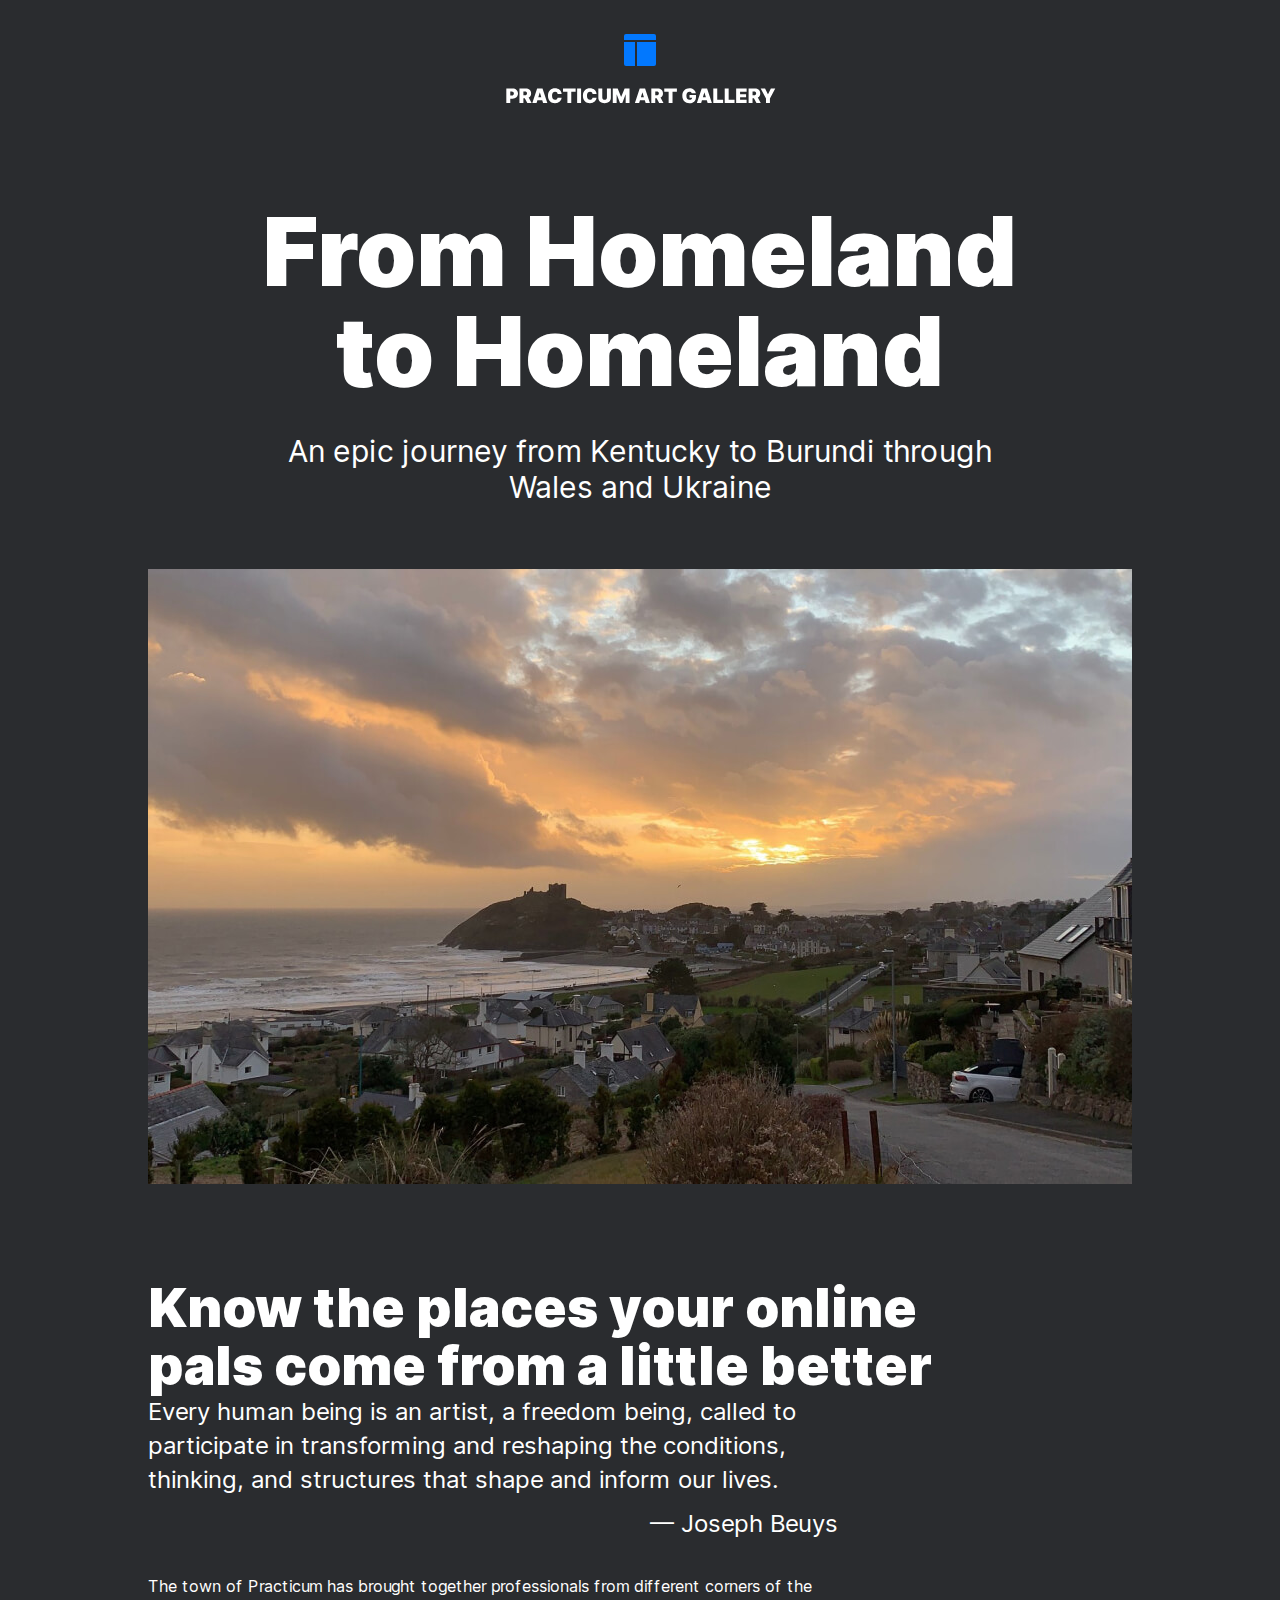
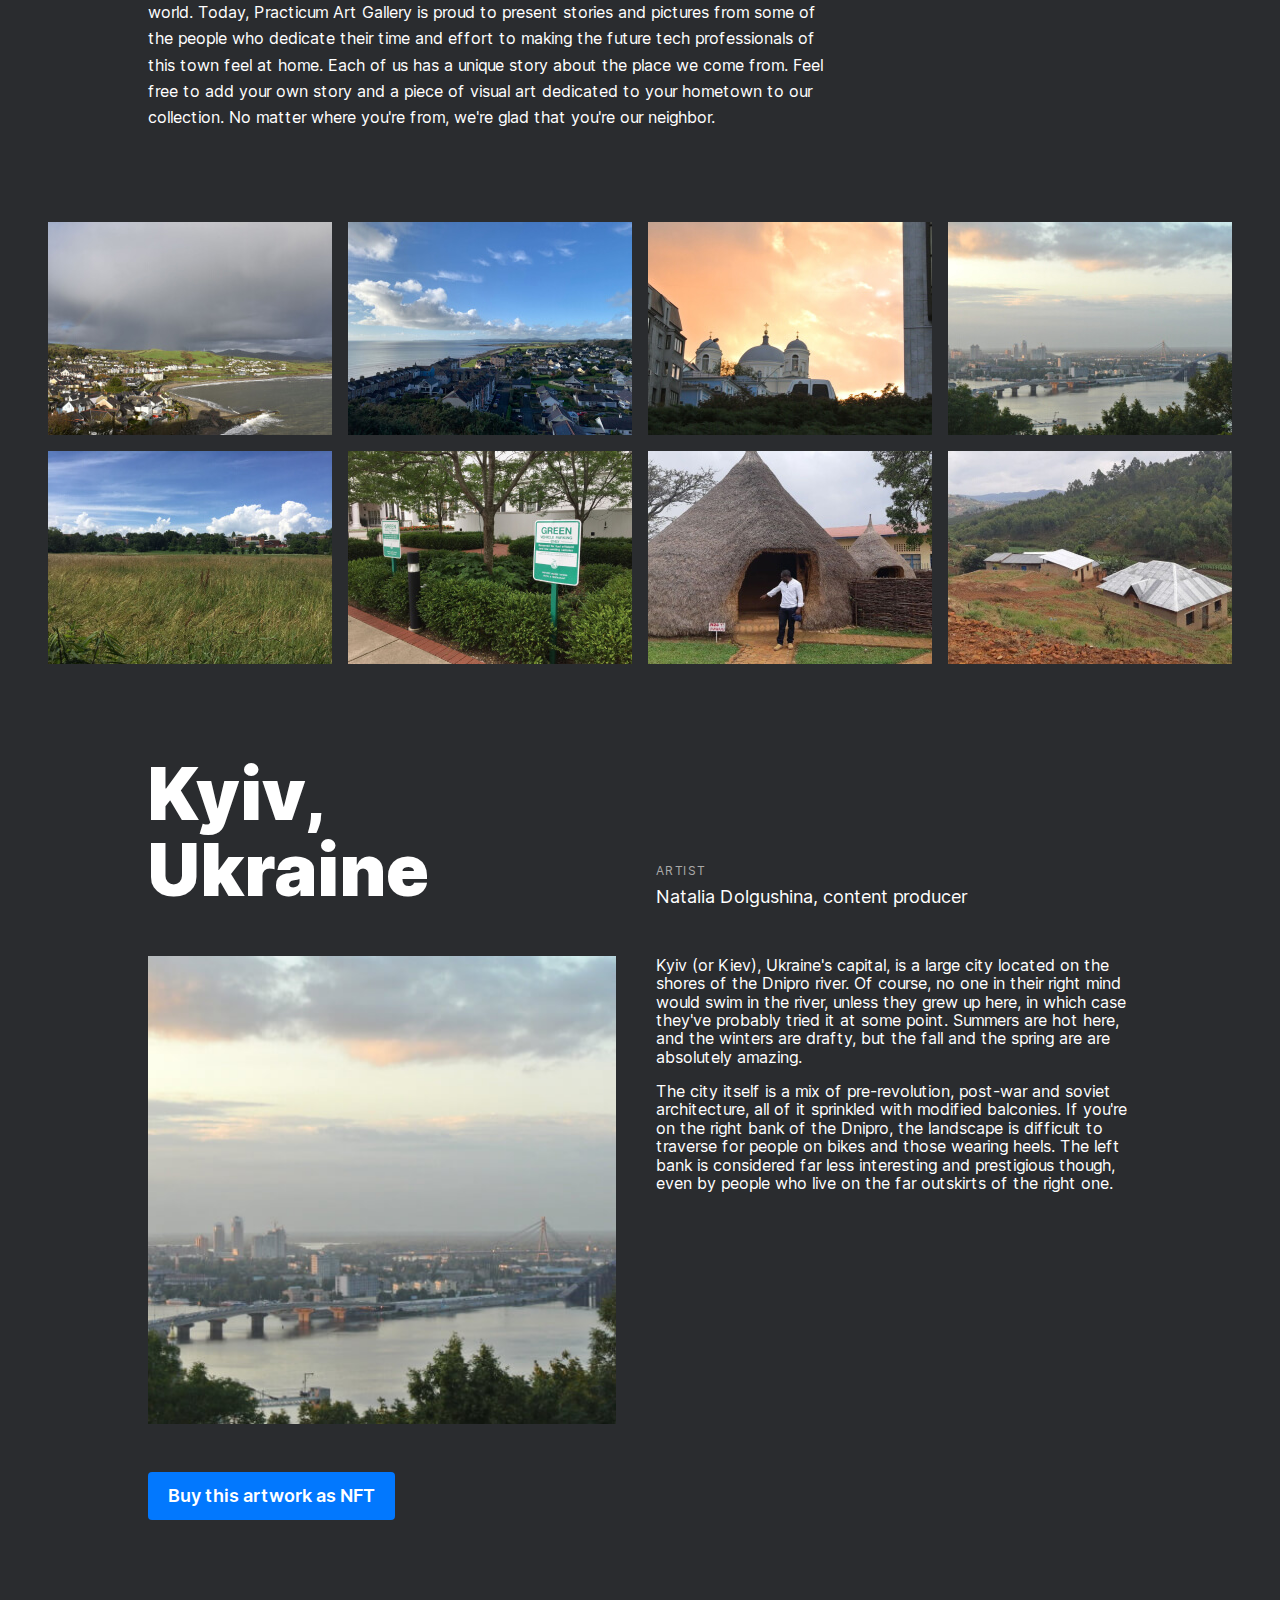
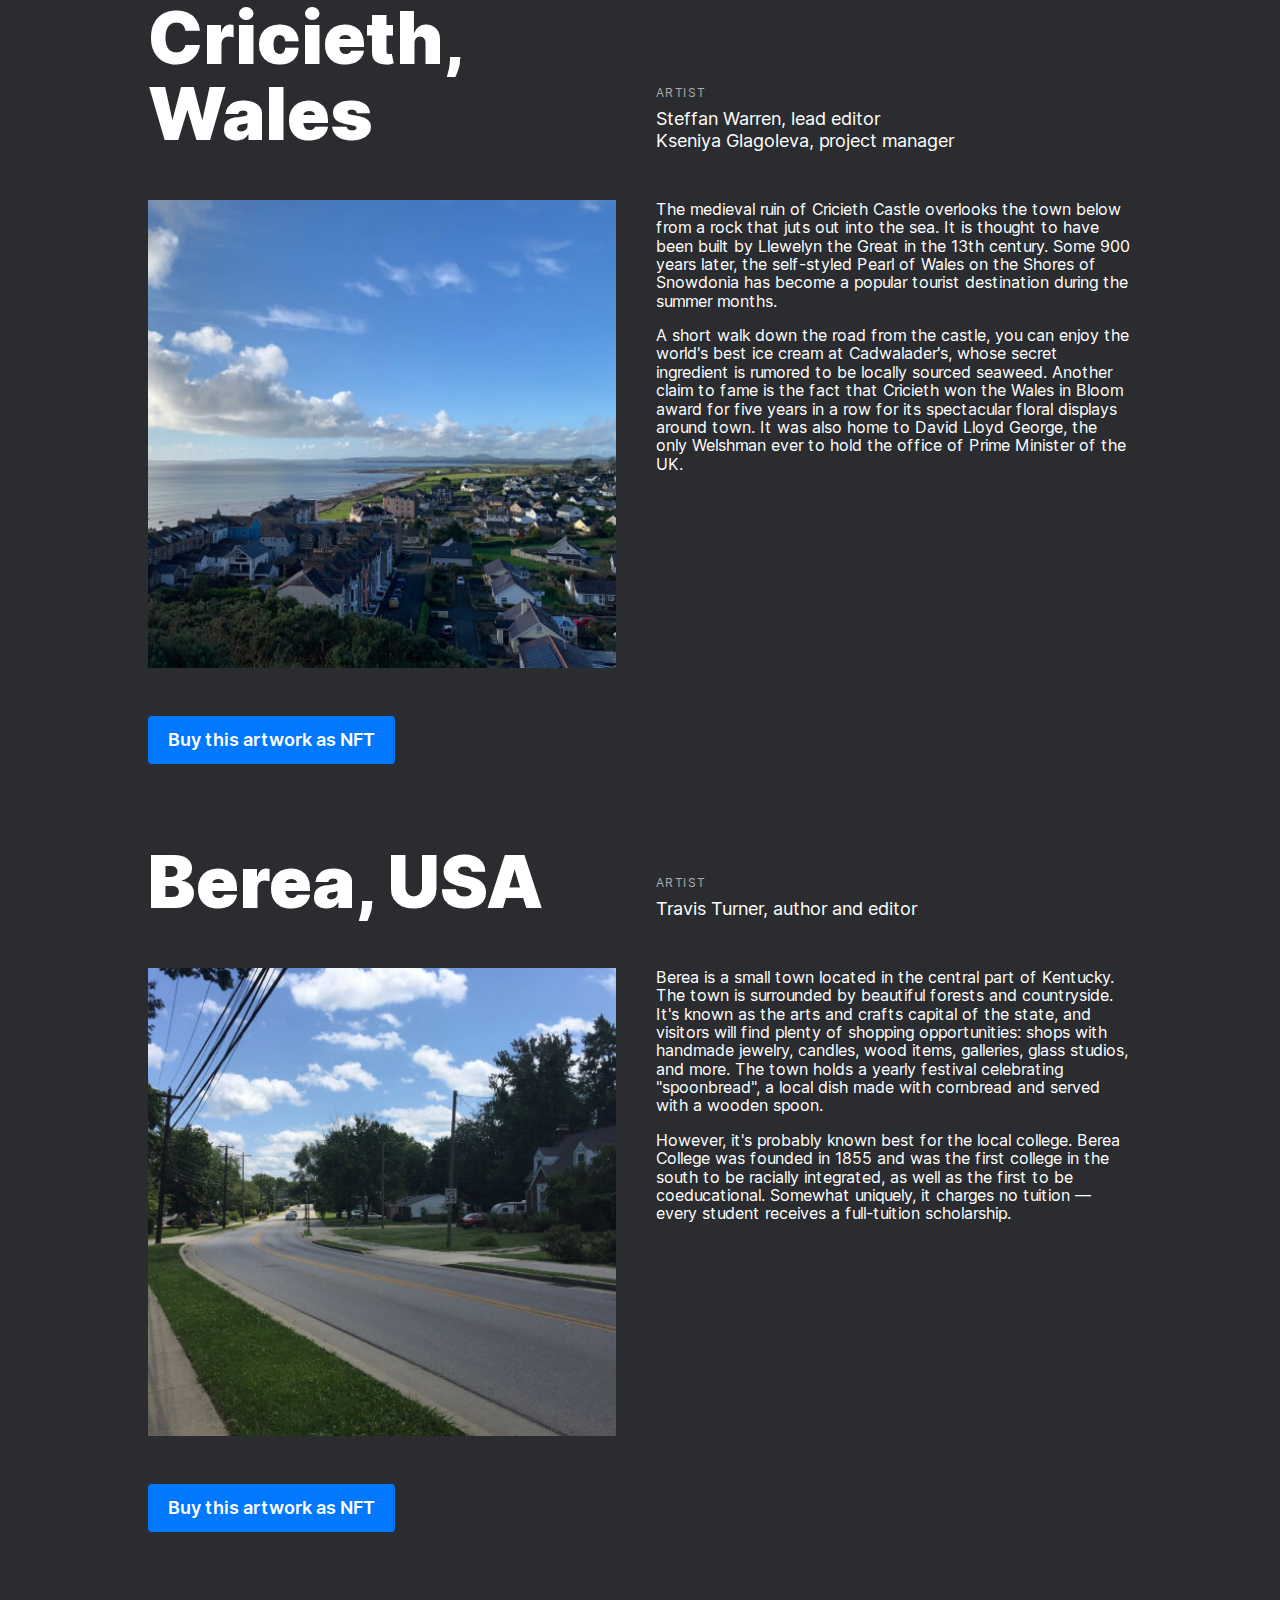
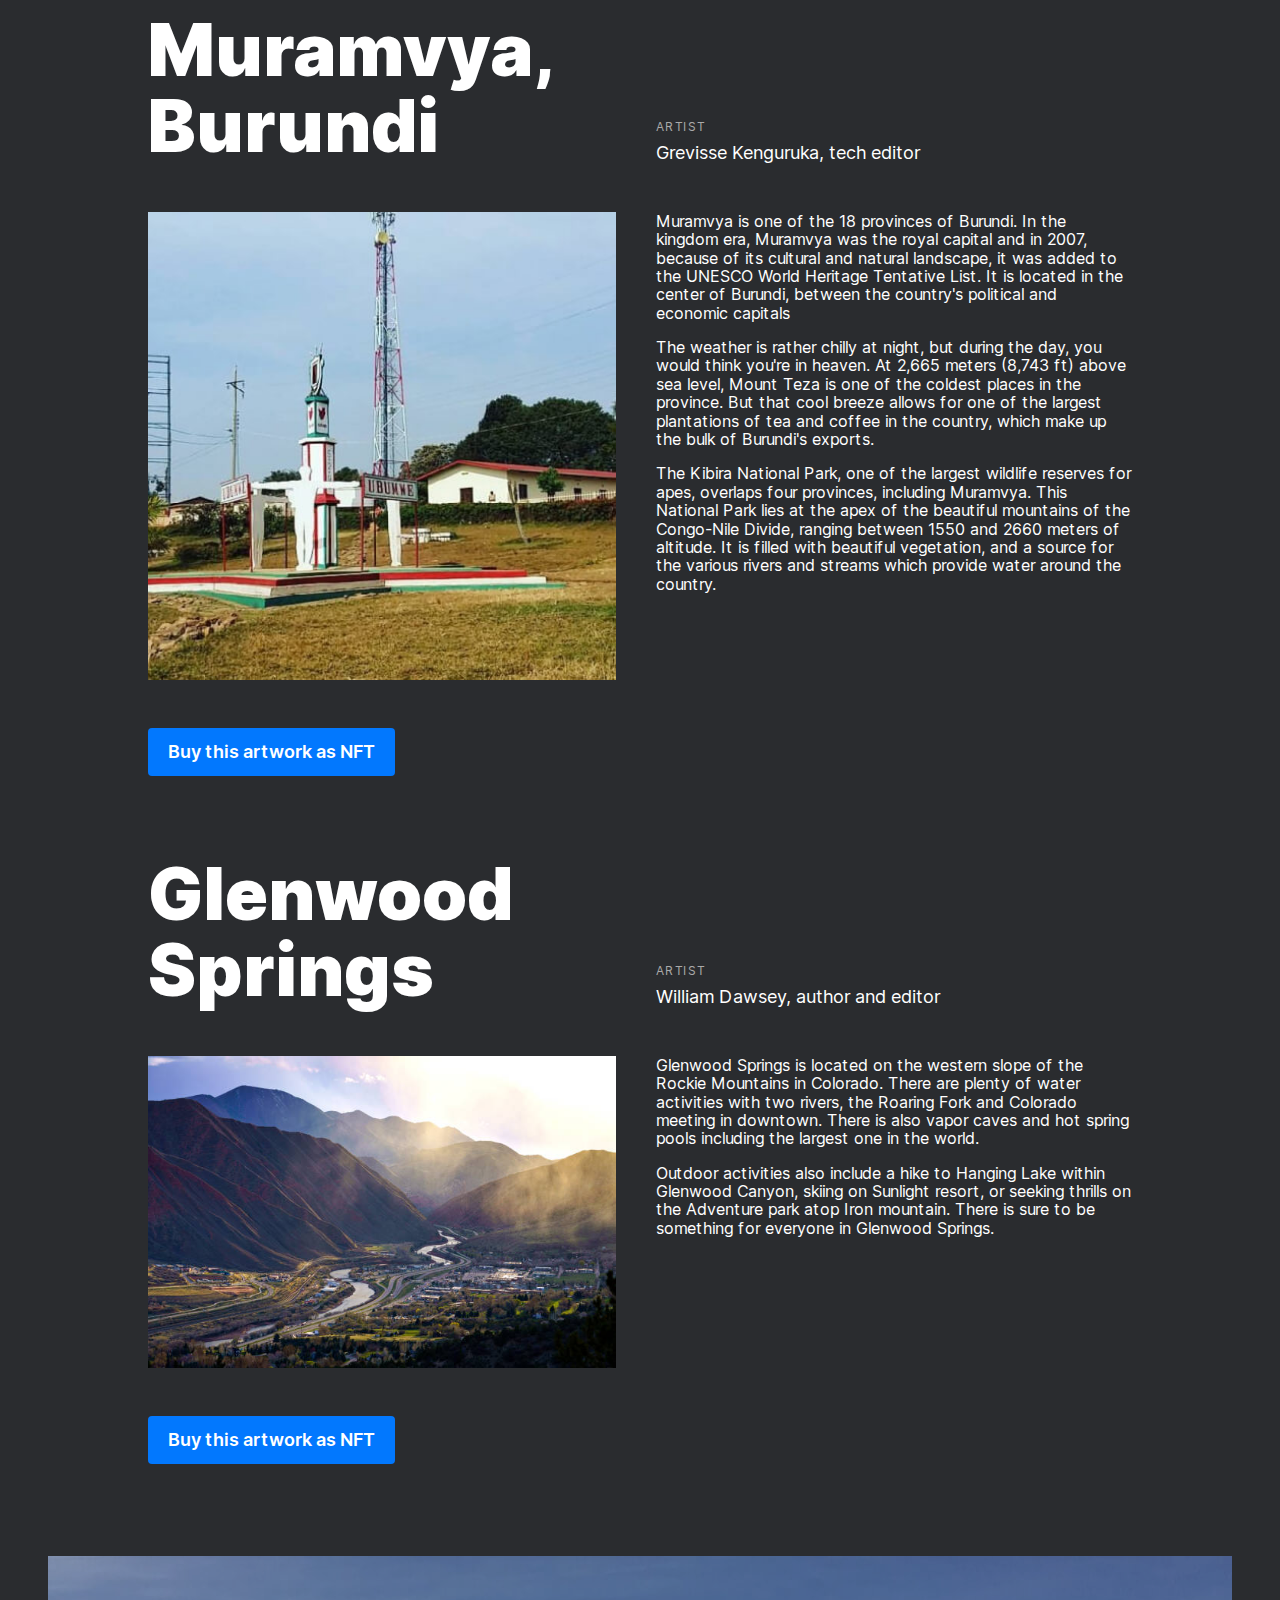
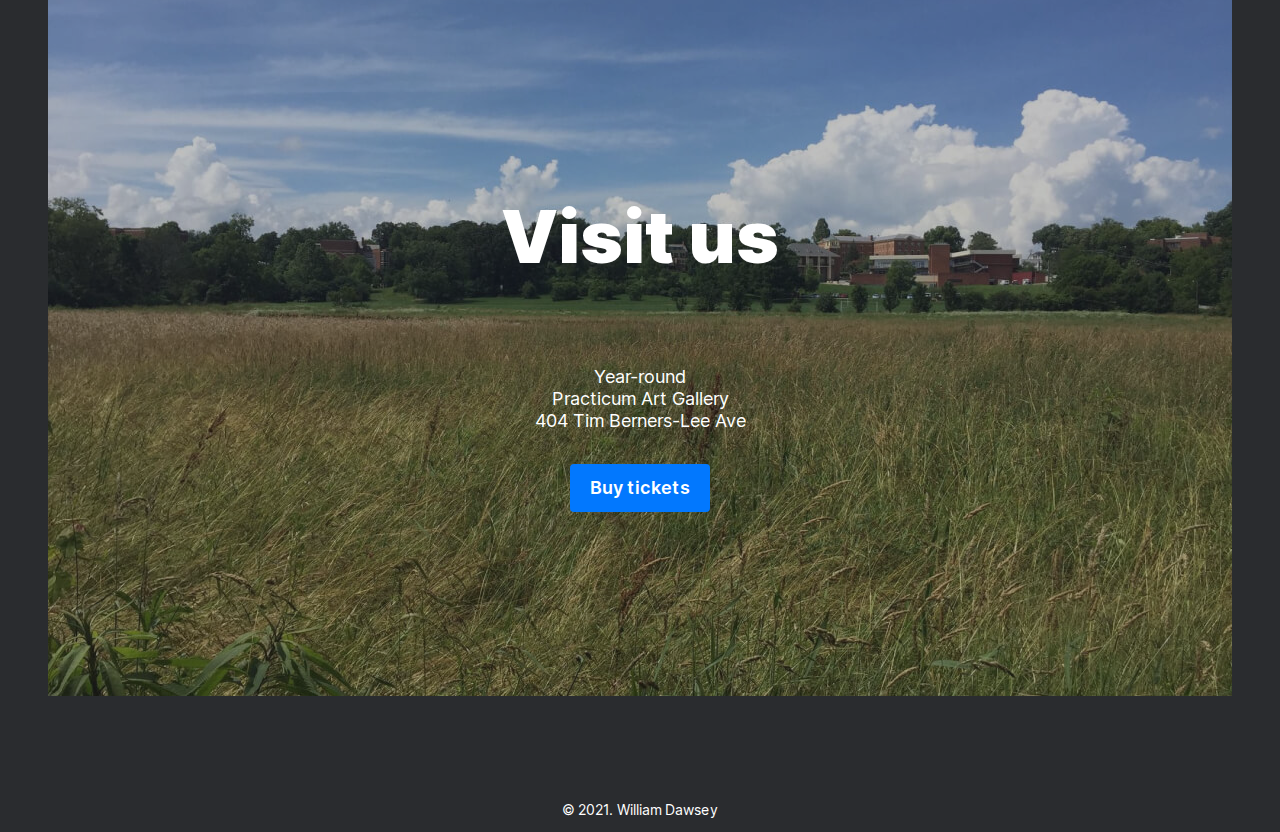
==== index.html @ 682a9456 "Add files via upload" ====
<!DOCTYPE html>
<html lang="en">
  <head>
    <meta charset="UTF-8" />
    <meta http-equiv="X-UA-Compatible" content="IE=edge" />
    <meta name="viewport" content="width=device-width, initial-scale=1.0" />
    <title>From Homeland to Homeland</title>
    <link rel="stylesheet" href="pages/index.css" />
  </head>
  <body class="page">
    <header class="lead">
      <img src="images/__logo.svg" alt="logo" class="lead__logo" />
      <h1 class="lead__title">From Homeland to Homeland</h1>
      <p class="lead__subtitle">
        An epic journey from Kentucky to Burundi through Wales and Ukraine
      </p>
      <div class="lead__image_background">
        <img
          src="images/kalegin-michail-179870-unsplash.jpg"
          alt="a town on the coast with a sunset in background"
          class="lead__image"
        />
      </div>
    </header>
    <section class="intro">
        <h2 class="intro__title">Know the places your online pals come from a little better</h2>
        <p class="intro__quote">
          Every human being is an artist, a freedom being, called to participate
          in transforming and reshaping the conditions, thinking, and structures
          that shape and inform our lives.
        </p>
        <p class="intro__quote-author">— Joseph Beuys</p>
        <p class="intro__text">
          The town of Practicum has brought together professionals from
          different corners of the world. Today, Practicum Art Gallery is proud
          to present stories and pictures from some of the people who dedicate
          their time and effort to making the future tech professionals of this
          town feel at home. Each of us has a unique story about the place we
          come from. Feel free to add your own story and a piece of visual art
          dedicated to your hometown to our collection. No matter where you're
          from, we're glad that you're our neighbor.
        </p>
    </section>
    <section class="photo-grid">
      <img class="photo-grid__image" src="images/__item-7.jpg" alt="a town with a small waterfront beach and rainclouds in the sky">
      <img class="photo-grid__image" src="images/__item-6.jpg" alt="a hilltop view of a costal town with many houses">
      <img class="photo-grid__image" src="images/__item-5.jpg" alt="a church with three steples in view">
      <img class="photo-grid__image" src="images/__item-4.jpg" alt="a faraway view of a city on a bay with a large bridg">
      <img class="photo-grid__image" src="images/__item.jpg" alt="an open gield of grass with a distant farm on the treeline">
      <img class="photo-grid__image" src="images/__item-1.jpg" alt="a small inner city park with shrubs and trees lining a brick path and green sinage">
      <img class="photo-grid__image" src="images/__item-2.jpg" alt="a man points at a knee high sign outside a yurt">
      <img class="photo-grid__image" src="images/__item-3.jpg" alt="an above view looking down on two buildings on a hillside">
    </section>
    <section class="places">
      <article class="place">
        <h2 class="place__title">Kyiv, Ukraine</h2>
        <div class="place__artist">
          <p class="place__artist-label">Artist</p>
          <p class="place__artist-name">Natalia Dolgushina, content producer</p>
        </div>
        <img class="place__image" src="images/__image.jpg" alt="a faraway view of a city on a bay with a large bridg" />
        <div class="place__text">
          <p class="place__paragraph">
            Kyiv (or Kiev), Ukraine's capital, is a large city located on the
            shores of the Dnipro river. Of course, no one in their right mind
            would swim in the river, unless they grew up here, in which case
            they've probably tried it at some point. Summers are hot here, and
            the winters are drafty, but the fall and the spring are are
            absolutely amazing.
          </p>
          <p class="place__paragraph">
            The city itself is a mix of pre-revolution, post-war and soviet
            architecture, all of it sprinkled with modified balconies. If you're
            on the right bank of the Dnipro, the landscape is difficult to
            traverse for people on bikes and those wearing heels. The left bank
            is considered far less interesting and prestigious though, even by
            people who live on the far outskirts of the right one.
          </p>
        </div>
        <a class="place__button button" href="https://www.theverge.com/22310188/nft-explainer-what-is-blockchain-crypto-art-faq">Buy this artwork as NFT</a>
      </article>
      <article class="place">
        <h2 class="place__title">Cricieth, Wales</h2>
        <div class="place__artist">
          <p class="place__artist-label">Artist</p>
          <p class="place__artist-name">Steffan Warren, lead editor</p>
          <p class="place__artist-name">Kseniya Glagoleva, project manager</p>
        </div>
        <img class="place__image" src="images/__image-1.jpg" alt="a hilltop view of a costal town with many houses" />
        <div class="place__text">
          <p class="place__paragraph">
            The medieval ruin of Cricieth Castle overlooks the town below from a
            rock that juts out into the sea. It is thought to have been built by
            Llewelyn the Great in the 13th century. Some 900 years later, the
            self-styled Pearl of Wales on the Shores of Snowdonia has become a
            popular tourist destination during the summer months.
          </p>
          <p class="place__paragraph">
            A short walk down the road from the castle, you can enjoy the
            world's best ice cream at Cadwalader's, whose secret ingredient is
            rumored to be locally sourced seaweed. Another claim to fame is the
            fact that Cricieth won the Wales in Bloom award for five years in a
            row for its spectacular floral displays around town. It was also
            home to David Lloyd George, the only Welshman ever to hold the
            office of Prime Minister of the UK.
          </p>
        </div>
        <a class="place__button button" href="https://www.theverge.com/22310188/nft-explainer-what-is-blockchain-crypto-art-faq">Buy this artwork as NFT</a>
      </article>
      <article class="place">
        <h2 class="place__title">Berea, USA</h2>
        <div class="place__artist">
          <p class="place__artist-label">Artist</p>
          <p class="place__artist-name">Travis Turner, author and editor</p>
        </div>
        <img class="place__image" src="images/__image-2.jpg" alt="a bend anlong a suburban road lined with phone poles and grassey front yardsa">
        <div class="place__text">
          <p class="place__paragraph">Berea is a small town located in the central part of Kentucky. The town is surrounded by beautiful forests and countryside. It's known as the arts and crafts capital of the state, and visitors will find plenty of shopping opportunities: shops with handmade jewelry, candles, wood items, galleries, glass studios, and more. The town holds a yearly festival celebrating "spoonbread", a local dish made with cornbread and served with a wooden spoon.</p>
          <p class="place__paragraph">However, it's probably known best for the local college. Berea College was founded in 1855 and was the first college in the south to be racially integrated, as well as the first to be coeducational. Somewhat uniquely, it charges no tuition — every student receives a full-tuition scholarship. </p>
        </div>
        <a class="place__button button" href="https://www.theverge.com/22310188/nft-explainer-what-is-blockchain-crypto-art-faq">Buy this artwork as NFT</a>
      </article>
    </article>
    <article class="place">
      <h2 class="place__title">Muramvya, Burundi</h2>
      <div class="place__artist">
        <p class="place__artist-label">Artist</p>
        <p class="place__artist-name">Grevisse Kenguruka, tech editor</p>
      </div>
      <img class="place__image" src="images/__image-3.jpg" alt="a statue of a person with outstretched arms at a landmark with a telephone tower in background">
      <div class="place__text">
        <p class="place__paragraph">Muramvya is one of the 18 provinces of Burundi. In the kingdom era, Muramvya was the royal capital and in 2007, because of its cultural and natural landscape, it was added to the UNESCO World Heritage Tentative List. It is located in the center of Burundi, between the country's political and economic capitals</p>
        <p class="place__paragraph">The weather is rather chilly at night, but during the day, you would think you're in heaven. At 2,665 meters (8,743 ft) above sea level, Mount Teza is one of the coldest places in the province. But that cool breeze allows for one of the largest plantations of tea and coffee in the country, which make up the bulk of Burundi's exports.</p>
        <p class="place__paragraph">The Kibira National Park, one of the largest wildlife reserves for apes, overlaps four provinces, including Muramvya. This National Park lies at the apex of the beautiful mountains of the Congo-Nile Divide, ranging between 1550 and 2660 meters of altitude. It is filled with beautiful vegetation, and a source for the various rivers and streams which provide water around the country.</p>
      </div>
      <a class="place__button button" href="https://www.theverge.com/22310188/nft-explainer-what-is-blockchain-crypto-art-faq">Buy this artwork as NFT</a>
    </article>
  </article>
  <article class="place">
    <h2 class="place__title">Glenwood Springs</h2>
    <div class="place__artist">
      <p class="place__artist-label">Artist</p>
      <p class="place__artist-name">William Dawsey, author and editor</p>
    </div>
    <img class="place__image" src="images/glenwood.jpg" alt="a city tucked in a valley between mountains with a winding river flowing down the middle">
    <div class="place__text">
      <p class="place__paragraph">Glenwood Springs is located on the western slope of the Rockie Mountains in Colorado. There are plenty of water activities with two rivers, the Roaring Fork and Colorado meeting in downtown. There is also vapor caves and hot spring pools including the largest one in the world.</p>
      <p class="place__paragraph">Outdoor activities also include a hike to Hanging Lake within Glenwood Canyon, skiing on Sunlight resort, or seeking thrills on the Adventure park atop Iron mountain. There is sure to be something for everyone in Glenwood Springs.</p>
    </div>
    <a class="place__button button" href="https://www.theverge.com/22310188/nft-explainer-what-is-blockchain-crypto-art-faq">Buy this artwork as NFT</a>
  </article>
    </section>
    <section class="cover">
      <h2 class="cover__title">Visit us</h2>
    <p class="cover__subtitle">
    Year-round<br />
    Practicum Art Gallery<br />
    404 Tim Berners-Lee Ave</p>
    <a class="button" href="https://www.theverge.com/22310188/nft-explainer-what-is-blockchain-crypto-art-faq">Buy tickets</a>
    </section>
  </body>
  <footer class="footer">
    <p class="footer__copyright">© 2021. William Dawsey</p>
  </footer>
</html>
---- pages/index.css ----
@import url(../vendors/normalize.css);
@import url(../vendors/fonts/inter.css);
@import url(../blocks/page/page.css);
@import url(../blocks/lead/lead.css);
@import url(../blocks/lead/__image/lead__image.css);
@import url(../blocks/lead/__image/_background/lead__image_bacground.css);
@import url(../blocks/lead/__logo/lead__logo.css);
@import url(../blocks/lead/__subtitle/lead__subtitle.css);
@import url(../blocks/lead/__title/lead__title.css);
@import url(../blocks/intro/intro.css);
@import url(../blocks/intro/__quote-author/intro__quote-author.css);
@import url(../blocks/intro/__quote/intro__quote.css);
@import url(../blocks/intro/__text/intro__text.css);
@import url(../blocks/intro/__title/intro__title.css);
@import url(../blocks/photo-grid/photo-grid.css);
@import url(../blocks/photo-grid/__image/photo-grid__image.css);
@import url(../blocks/places/places.css);
@import url(../blocks/place/place.css);
@import url(../blocks/place/__artist-label/place__artist-label.css);
@import url(../blocks/place/__artist-name/place__artist-tame.css);
@import url(../blocks/place/__artist/place__artist.css);
@import url(../blocks/place/__button/place__button.css);
@import url(../blocks/place/__image/place__image.css);
@import url(../blocks/place/__paragraph/place__paragraph.css);
@import url(../blocks/place/__text/place__text.css);
@import url(../blocks/place/__title/place__title.css);
@import url(../blocks/section/section.css);
@import url(../blocks/section/_narrow/section_narrow.css);
@import url(../blocks/cover/cover.css);
@import url(../blocks/cover/__title/cover__title.css);
@import url(../blocks/cover/__subtitle/cover__subtitle.css);
@import url(../blocks/button/button.css);
@import url(../blocks/footer/footer.css);
@import url(../blocks/footer/__copyright/footer__copyright.css);
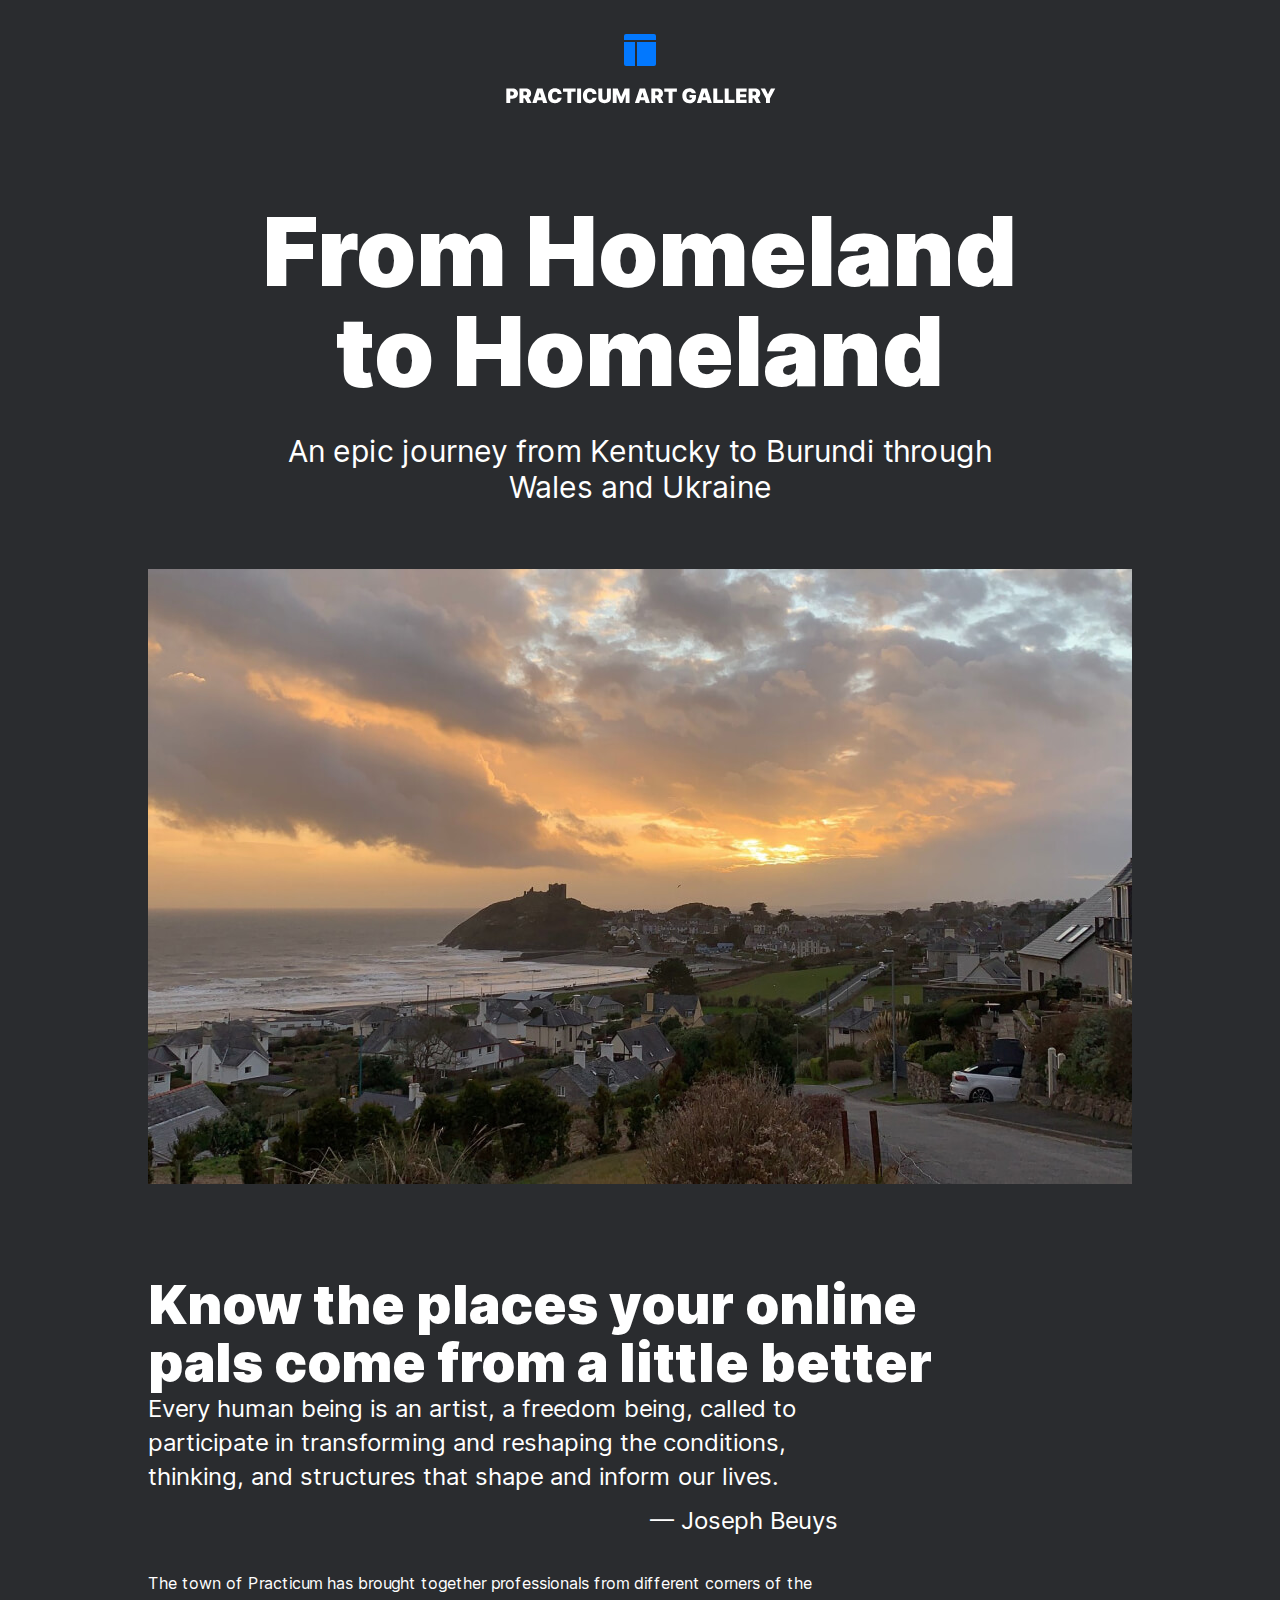
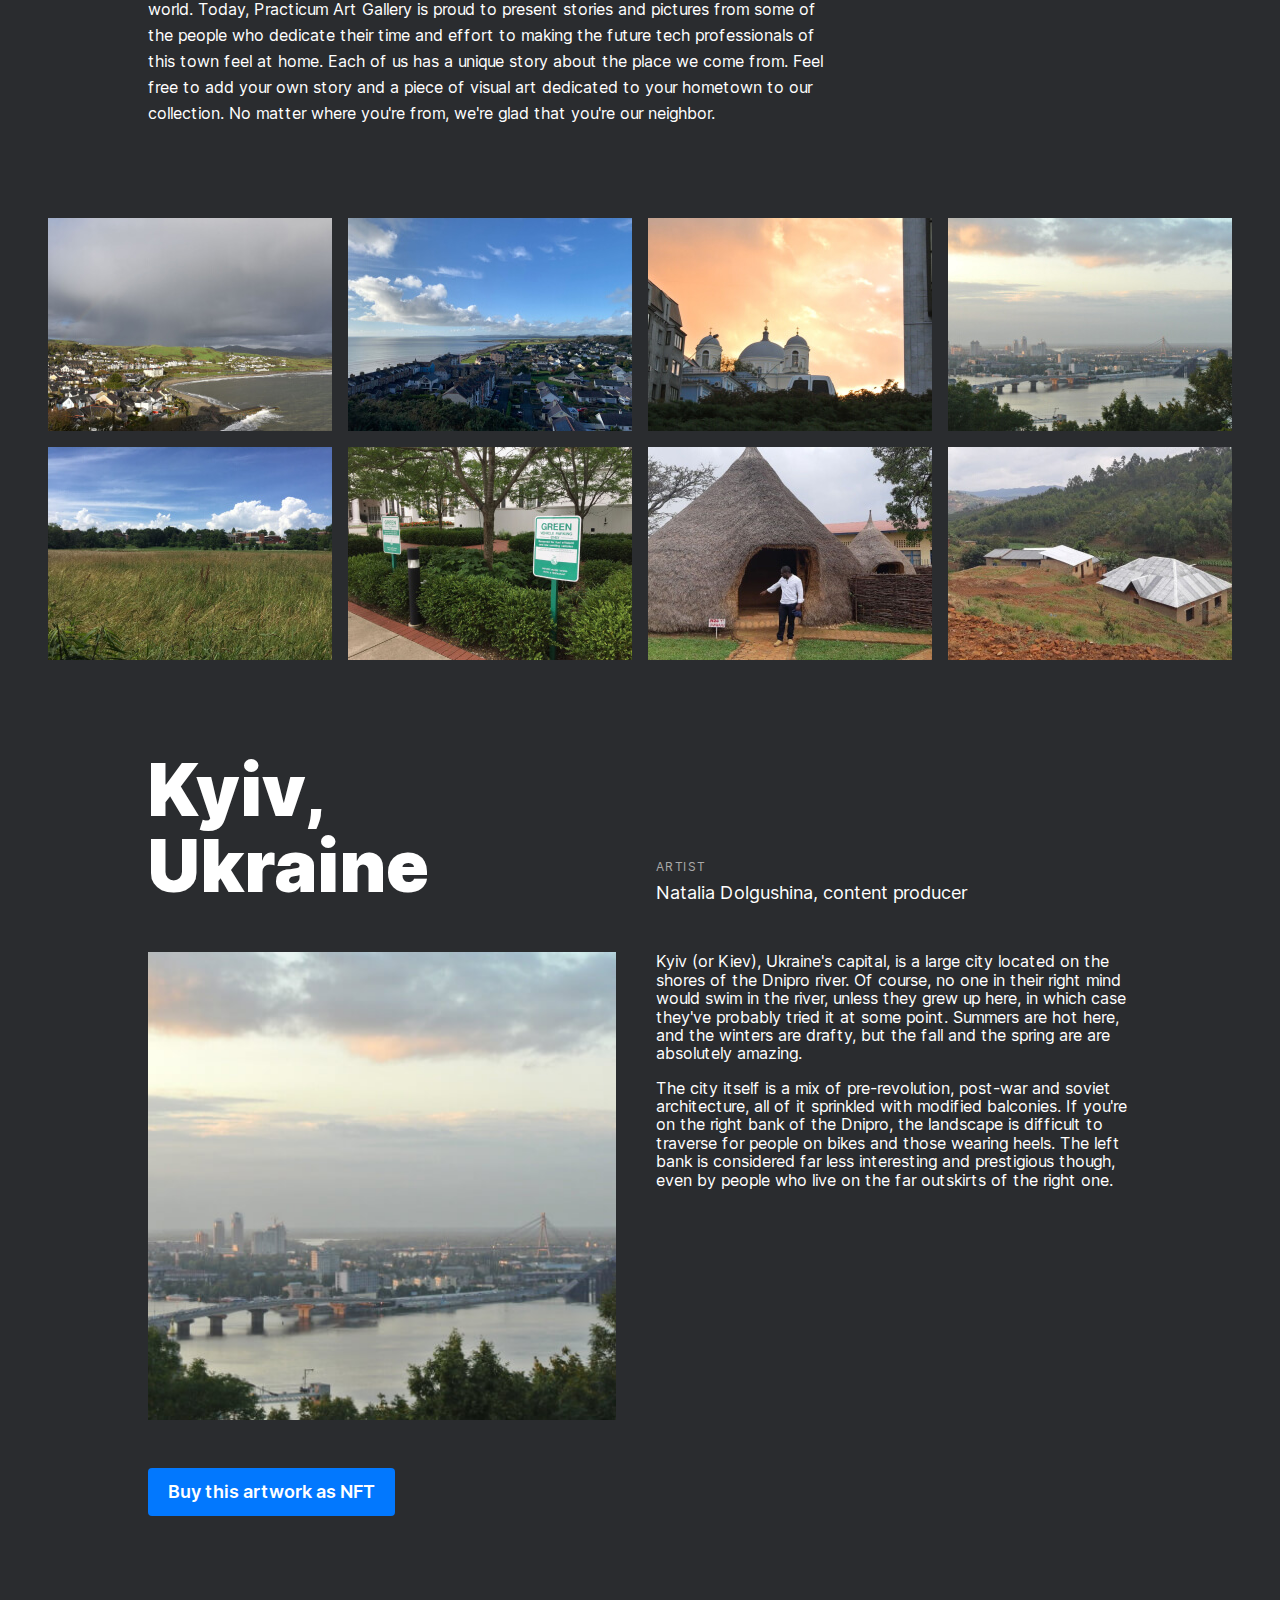
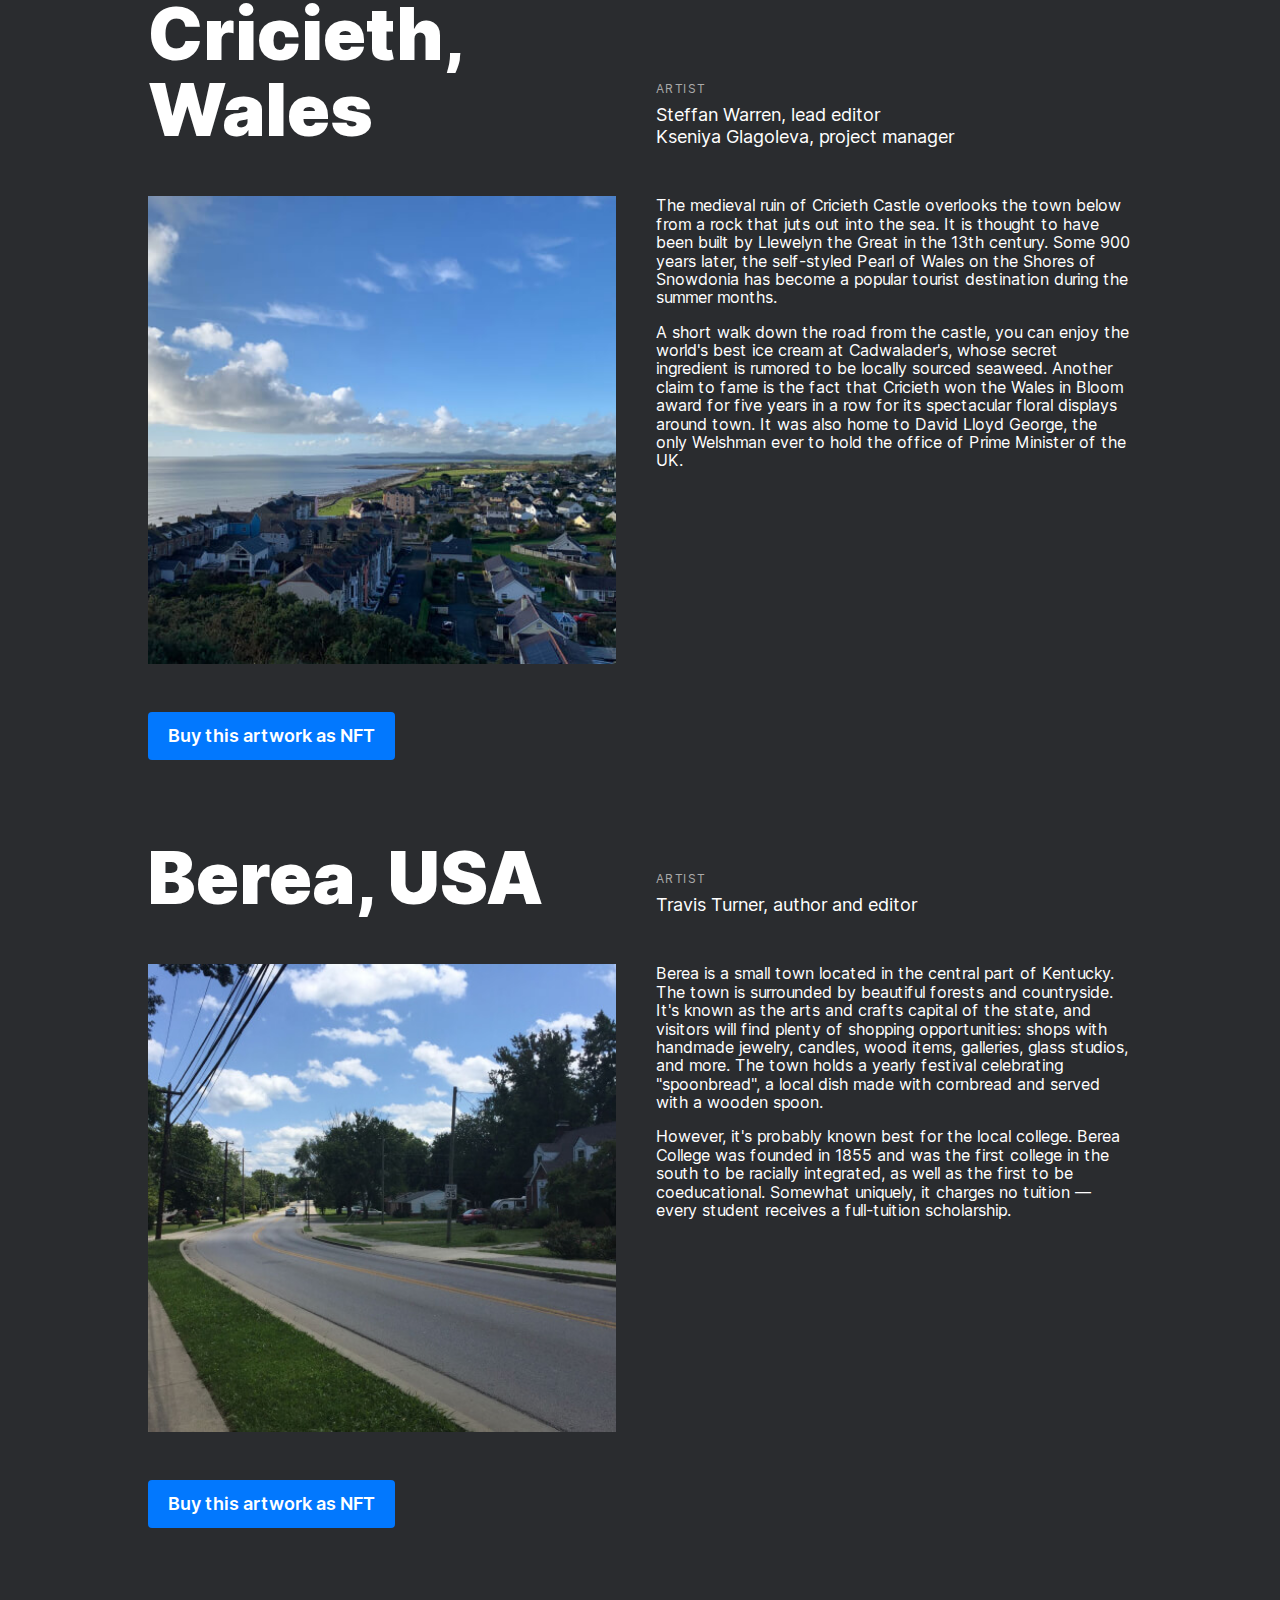
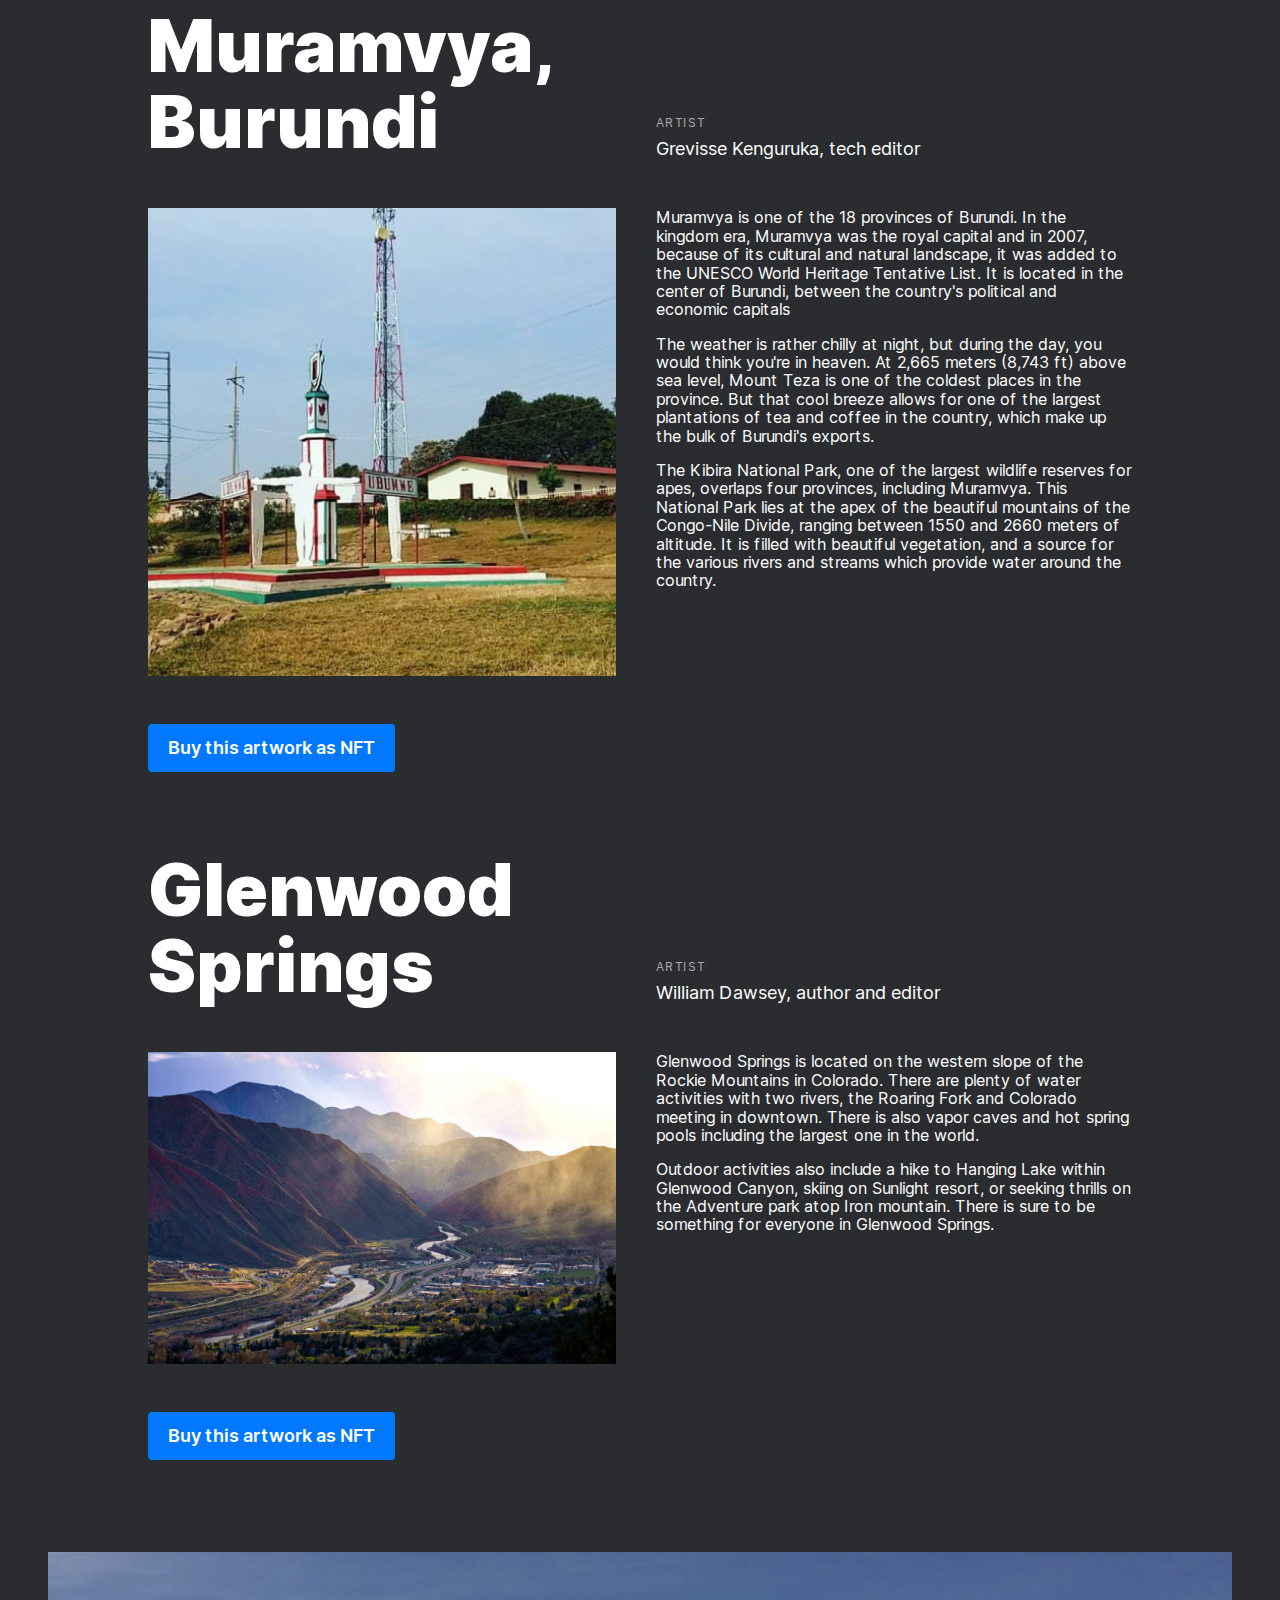
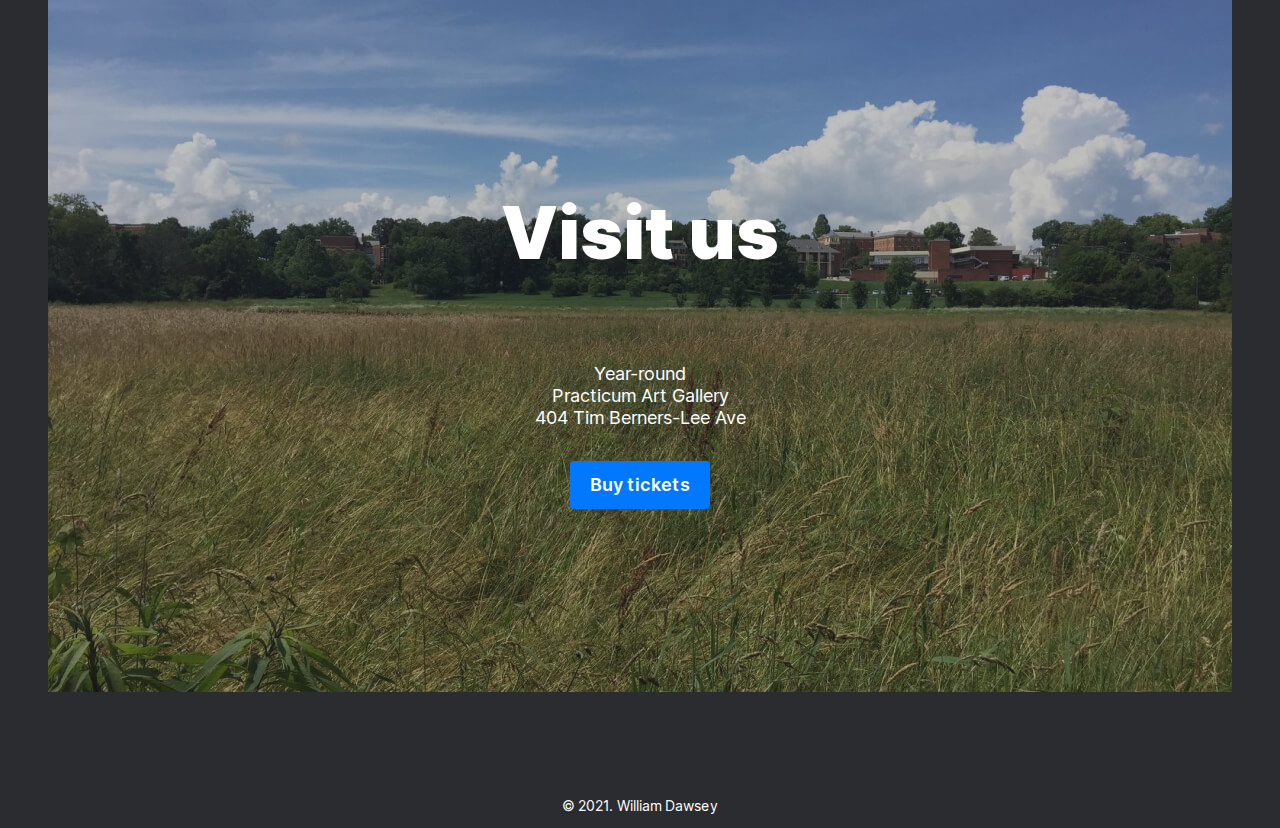
==== commit 9d74e20b: "Add files via upload" ====
--- a/index.html
+++ b/index.html
@@ -14,42 +14,74 @@
       <p class="lead__subtitle">
         An epic journey from Kentucky to Burundi through Wales and Ukraine
       </p>
-      <div class="lead__image_background">
-        <img
-          src="images/kalegin-michail-179870-unsplash.jpg"
-          alt="a town on the coast with a sunset in background"
-          class="lead__image"
-        />
-      </div>
+      <img
+        src="images/kalegin-michail-179870-unsplash.jpg"
+        alt="a town on the coast with a sunset in background"
+        class="lead__image"
+      />
     </header>
     <section class="intro">
-        <h2 class="intro__title">Know the places your online pals come from a little better</h2>
-        <p class="intro__quote">
-          Every human being is an artist, a freedom being, called to participate
-          in transforming and reshaping the conditions, thinking, and structures
-          that shape and inform our lives.
-        </p>
-        <p class="intro__quote-author">— Joseph Beuys</p>
-        <p class="intro__text">
-          The town of Practicum has brought together professionals from
-          different corners of the world. Today, Practicum Art Gallery is proud
-          to present stories and pictures from some of the people who dedicate
-          their time and effort to making the future tech professionals of this
-          town feel at home. Each of us has a unique story about the place we
-          come from. Feel free to add your own story and a piece of visual art
-          dedicated to your hometown to our collection. No matter where you're
-          from, we're glad that you're our neighbor.
-        </p>
+      <h2 class="intro__title">
+        Know the places your online pals come from a little better
+      </h2>
+      <p class="intro__quote">
+        Every human being is an artist, a freedom being, called to participate
+        in transforming and reshaping the conditions, thinking, and structures
+        that shape and inform our lives.
+      </p>
+      <p class="intro__quote-author">— Joseph Beuys</p>
+      <p class="intro__text">
+        The town of Practicum has brought together professionals from different
+        corners of the world. Today, Practicum Art Gallery is proud to present
+        stories and pictures from some of the people who dedicate their time and
+        effort to making the future tech professionals of this town feel at
+        home. Each of us has a unique story about the place we come from. Feel
+        free to add your own story and a piece of visual art dedicated to your
+        hometown to our collection. No matter where you're from, we're glad that
+        you're our neighbor.
+      </p>
     </section>
     <section class="photo-grid">
-      <img class="photo-grid__image" src="images/__item-7.jpg" alt="a town with a small waterfront beach and rainclouds in the sky">
-      <img class="photo-grid__image" src="images/__item-6.jpg" alt="a hilltop view of a costal town with many houses">
-      <img class="photo-grid__image" src="images/__item-5.jpg" alt="a church with three steples in view">
-      <img class="photo-grid__image" src="images/__item-4.jpg" alt="a faraway view of a city on a bay with a large bridg">
-      <img class="photo-grid__image" src="images/__item.jpg" alt="an open gield of grass with a distant farm on the treeline">
-      <img class="photo-grid__image" src="images/__item-1.jpg" alt="a small inner city park with shrubs and trees lining a brick path and green sinage">
-      <img class="photo-grid__image" src="images/__item-2.jpg" alt="a man points at a knee high sign outside a yurt">
-      <img class="photo-grid__image" src="images/__item-3.jpg" alt="an above view looking down on two buildings on a hillside">
+      <img
+        class="photo-grid__image"
+        src="images/__item-7.jpg"
+        alt="a town with a small waterfront beach and rainclouds in the sky"
+      />
+      <img
+        class="photo-grid__image"
+        src="images/__item-6.jpg"
+        alt="a hilltop view of a costal town with many houses"
+      />
+      <img
+        class="photo-grid__image"
+        src="images/__item-5.jpg"
+        alt="a church with three steples in view"
+      />
+      <img
+        class="photo-grid__image"
+        src="images/__item-4.jpg"
+        alt="a faraway view of a city on a bay with a large bridg"
+      />
+      <img
+        class="photo-grid__image"
+        src="images/__item.jpg"
+        alt="an open gield of grass with a distant farm on the treeline"
+      />
+      <img
+        class="photo-grid__image"
+        src="images/__item-1.jpg"
+        alt="a small inner city park with shrubs and trees lining a brick path and green sinage"
+      />
+      <img
+        class="photo-grid__image"
+        src="images/__item-2.jpg"
+        alt="a man points at a knee high sign outside a yurt"
+      />
+      <img
+        class="photo-grid__image"
+        src="images/__item-3.jpg"
+        alt="an above view looking down on two buildings on a hillside"
+      />
     </section>
     <section class="places">
       <article class="place">
@@ -58,7 +90,11 @@
           <p class="place__artist-label">Artist</p>
           <p class="place__artist-name">Natalia Dolgushina, content producer</p>
         </div>
-        <img class="place__image" src="images/__image.jpg" alt="a faraway view of a city on a bay with a large bridg" />
+        <img
+          class="place__image"
+          src="images/__image.jpg"
+          alt="a faraway view of a city on a bay with a large bridg"
+        />
         <div class="place__text">
           <p class="place__paragraph">
             Kyiv (or Kiev), Ukraine's capital, is a large city located on the
@@ -77,7 +113,11 @@
             people who live on the far outskirts of the right one.
           </p>
         </div>
-        <a class="place__button button" href="https://www.theverge.com/22310188/nft-explainer-what-is-blockchain-crypto-art-faq">Buy this artwork as NFT</a>
+        <a
+          class="place__button button"
+          href="https://www.theverge.com/22310188/nft-explainer-what-is-blockchain-crypto-art-faq"
+          >Buy this artwork as NFT</a
+        >
       </article>
       <article class="place">
         <h2 class="place__title">Cricieth, Wales</h2>
@@ -86,7 +126,11 @@
           <p class="place__artist-name">Steffan Warren, lead editor</p>
           <p class="place__artist-name">Kseniya Glagoleva, project manager</p>
         </div>
-        <img class="place__image" src="images/__image-1.jpg" alt="a hilltop view of a costal town with many houses" />
+        <img
+          class="place__image"
+          src="images/__image-1.jpg"
+          alt="a hilltop view of a costal town with many houses"
+        />
         <div class="place__text">
           <p class="place__paragraph">
             The medieval ruin of Cricieth Castle overlooks the town below from a
@@ -105,7 +149,11 @@
             office of Prime Minister of the UK.
           </p>
         </div>
-        <a class="place__button button" href="https://www.theverge.com/22310188/nft-explainer-what-is-blockchain-crypto-art-faq">Buy this artwork as NFT</a>
+        <a
+          class="place__button button"
+          href="https://www.theverge.com/22310188/nft-explainer-what-is-blockchain-crypto-art-faq"
+          >Buy this artwork as NFT</a
+        >
       </article>
       <article class="place">
         <h2 class="place__title">Berea, USA</h2>
@@ -113,53 +161,122 @@
           <p class="place__artist-label">Artist</p>
           <p class="place__artist-name">Travis Turner, author and editor</p>
         </div>
-        <img class="place__image" src="images/__image-2.jpg" alt="a bend anlong a suburban road lined with phone poles and grassey front yardsa">
-        <div class="place__text">
-          <p class="place__paragraph">Berea is a small town located in the central part of Kentucky. The town is surrounded by beautiful forests and countryside. It's known as the arts and crafts capital of the state, and visitors will find plenty of shopping opportunities: shops with handmade jewelry, candles, wood items, galleries, glass studios, and more. The town holds a yearly festival celebrating "spoonbread", a local dish made with cornbread and served with a wooden spoon.</p>
-          <p class="place__paragraph">However, it's probably known best for the local college. Berea College was founded in 1855 and was the first college in the south to be racially integrated, as well as the first to be coeducational. Somewhat uniquely, it charges no tuition — every student receives a full-tuition scholarship. </p>
-        </div>
-        <a class="place__button button" href="https://www.theverge.com/22310188/nft-explainer-what-is-blockchain-crypto-art-faq">Buy this artwork as NFT</a>
-      </article>
-    </article>
-    <article class="place">
-      <h2 class="place__title">Muramvya, Burundi</h2>
-      <div class="place__artist">
-        <p class="place__artist-label">Artist</p>
-        <p class="place__artist-name">Grevisse Kenguruka, tech editor</p>
-      </div>
-      <img class="place__image" src="images/__image-3.jpg" alt="a statue of a person with outstretched arms at a landmark with a telephone tower in background">
-      <div class="place__text">
-        <p class="place__paragraph">Muramvya is one of the 18 provinces of Burundi. In the kingdom era, Muramvya was the royal capital and in 2007, because of its cultural and natural landscape, it was added to the UNESCO World Heritage Tentative List. It is located in the center of Burundi, between the country's political and economic capitals</p>
-        <p class="place__paragraph">The weather is rather chilly at night, but during the day, you would think you're in heaven. At 2,665 meters (8,743 ft) above sea level, Mount Teza is one of the coldest places in the province. But that cool breeze allows for one of the largest plantations of tea and coffee in the country, which make up the bulk of Burundi's exports.</p>
-        <p class="place__paragraph">The Kibira National Park, one of the largest wildlife reserves for apes, overlaps four provinces, including Muramvya. This National Park lies at the apex of the beautiful mountains of the Congo-Nile Divide, ranging between 1550 and 2660 meters of altitude. It is filled with beautiful vegetation, and a source for the various rivers and streams which provide water around the country.</p>
-      </div>
-      <a class="place__button button" href="https://www.theverge.com/22310188/nft-explainer-what-is-blockchain-crypto-art-faq">Buy this artwork as NFT</a>
-    </article>
-  </article>
-  <article class="place">
-    <h2 class="place__title">Glenwood Springs</h2>
-    <div class="place__artist">
-      <p class="place__artist-label">Artist</p>
-      <p class="place__artist-name">William Dawsey, author and editor</p>
-    </div>
-    <img class="place__image" src="images/glenwood.jpg" alt="a city tucked in a valley between mountains with a winding river flowing down the middle">
-    <div class="place__text">
-      <p class="place__paragraph">Glenwood Springs is located on the western slope of the Rockie Mountains in Colorado. There are plenty of water activities with two rivers, the Roaring Fork and Colorado meeting in downtown. There is also vapor caves and hot spring pools including the largest one in the world.</p>
-      <p class="place__paragraph">Outdoor activities also include a hike to Hanging Lake within Glenwood Canyon, skiing on Sunlight resort, or seeking thrills on the Adventure park atop Iron mountain. There is sure to be something for everyone in Glenwood Springs.</p>
-    </div>
-    <a class="place__button button" href="https://www.theverge.com/22310188/nft-explainer-what-is-blockchain-crypto-art-faq">Buy this artwork as NFT</a>
-  </article>
+        <img
+          class="place__image"
+          src="images/__image-2.jpg"
+          alt="a bend anlong a suburban road lined with phone poles and grassey front yardsa"
+        />
+        <div class="place__text">
+          <p class="place__paragraph">
+            Berea is a small town located in the central part of Kentucky. The
+            town is surrounded by beautiful forests and countryside. It's known
+            as the arts and crafts capital of the state, and visitors will find
+            plenty of shopping opportunities: shops with handmade jewelry,
+            candles, wood items, galleries, glass studios, and more. The town
+            holds a yearly festival celebrating "spoonbread", a local dish made
+            with cornbread and served with a wooden spoon.
+          </p>
+          <p class="place__paragraph">
+            However, it's probably known best for the local college. Berea
+            College was founded in 1855 and was the first college in the south
+            to be racially integrated, as well as the first to be coeducational.
+            Somewhat uniquely, it charges no tuition — every student receives a
+            full-tuition scholarship.
+          </p>
+        </div>
+        <a
+          class="place__button button"
+          href="https://www.theverge.com/22310188/nft-explainer-what-is-blockchain-crypto-art-faq"
+          >Buy this artwork as NFT</a
+        >
+      </article>
+      <article class="place">
+        <h2 class="place__title">Muramvya, Burundi</h2>
+        <div class="place__artist">
+          <p class="place__artist-label">Artist</p>
+          <p class="place__artist-name">Grevisse Kenguruka, tech editor</p>
+        </div>
+        <img
+          class="place__image"
+          src="images/__image-3.jpg"
+          alt="a statue of a person with outstretched arms at a landmark with a telephone tower in background"
+        />
+        <div class="place__text">
+          <p class="place__paragraph">
+            Muramvya is one of the 18 provinces of Burundi. In the kingdom era,
+            Muramvya was the royal capital and in 2007, because of its cultural
+            and natural landscape, it was added to the UNESCO World Heritage
+            Tentative List. It is located in the center of Burundi, between the
+            country's political and economic capitals
+          </p>
+          <p class="place__paragraph">
+            The weather is rather chilly at night, but during the day, you would
+            think you're in heaven. At 2,665 meters (8,743 ft) above sea level,
+            Mount Teza is one of the coldest places in the province. But that
+            cool breeze allows for one of the largest plantations of tea and
+            coffee in the country, which make up the bulk of Burundi's exports.
+          </p>
+          <p class="place__paragraph">
+            The Kibira National Park, one of the largest wildlife reserves for
+            apes, overlaps four provinces, including Muramvya. This National
+            Park lies at the apex of the beautiful mountains of the Congo-Nile
+            Divide, ranging between 1550 and 2660 meters of altitude. It is
+            filled with beautiful vegetation, and a source for the various
+            rivers and streams which provide water around the country.
+          </p>
+        </div>
+        <a
+          class="place__button button"
+          href="https://www.theverge.com/22310188/nft-explainer-what-is-blockchain-crypto-art-faq"
+          >Buy this artwork as NFT</a
+        >
+      </article>
+      <article class="place">
+        <h2 class="place__title">Glenwood Springs</h2>
+        <div class="place__artist">
+          <p class="place__artist-label">Artist</p>
+          <p class="place__artist-name">William Dawsey, author and editor</p>
+        </div>
+        <img
+          class="place__image"
+          src="images/glenwood.jpg"
+          alt="a city tucked in a valley between mountains with a winding river flowing down the middle"
+        />
+        <div class="place__text">
+          <p class="place__paragraph">
+            Glenwood Springs is located on the western slope of the Rockie
+            Mountains in Colorado. There are plenty of water activities with two
+            rivers, the Roaring Fork and Colorado meeting in downtown. There is
+            also vapor caves and hot spring pools including the largest one in
+            the world.
+          </p>
+          <p class="place__paragraph">
+            Outdoor activities also include a hike to Hanging Lake within
+            Glenwood Canyon, skiing on Sunlight resort, or seeking thrills on
+            the Adventure park atop Iron mountain. There is sure to be something
+            for everyone in Glenwood Springs.
+          </p>
+        </div>
+        <a
+          class="place__button button"
+          href="https://www.theverge.com/22310188/nft-explainer-what-is-blockchain-crypto-art-faq"
+          >Buy this artwork as NFT</a
+        >
+      </article>
     </section>
     <section class="cover">
       <h2 class="cover__title">Visit us</h2>
-    <p class="cover__subtitle">
-    Year-round<br />
-    Practicum Art Gallery<br />
-    404 Tim Berners-Lee Ave</p>
-    <a class="button" href="https://www.theverge.com/22310188/nft-explainer-what-is-blockchain-crypto-art-faq">Buy tickets</a>
-    </section>
+      <p class="cover__subtitle">Year-round</p>
+      <p class="cover__subtitle">Practicum Art Gallery</p>
+      <p class="cover__subtitle">404 Tim Berners-Lee Ave</p>
+      <a
+        class="button"
+        href="https://www.theverge.com/22310188/nft-explainer-what-is-blockchain-crypto-art-faq"
+        >Buy tickets</a
+      >
+    </section>
+    <footer class="footer">
+      <p class="footer__copyright">© 2021. William Dawsey</p>
+    </footer>
   </body>
-  <footer class="footer">
-    <p class="footer__copyright">© 2021. William Dawsey</p>
-  </footer>
 </html>
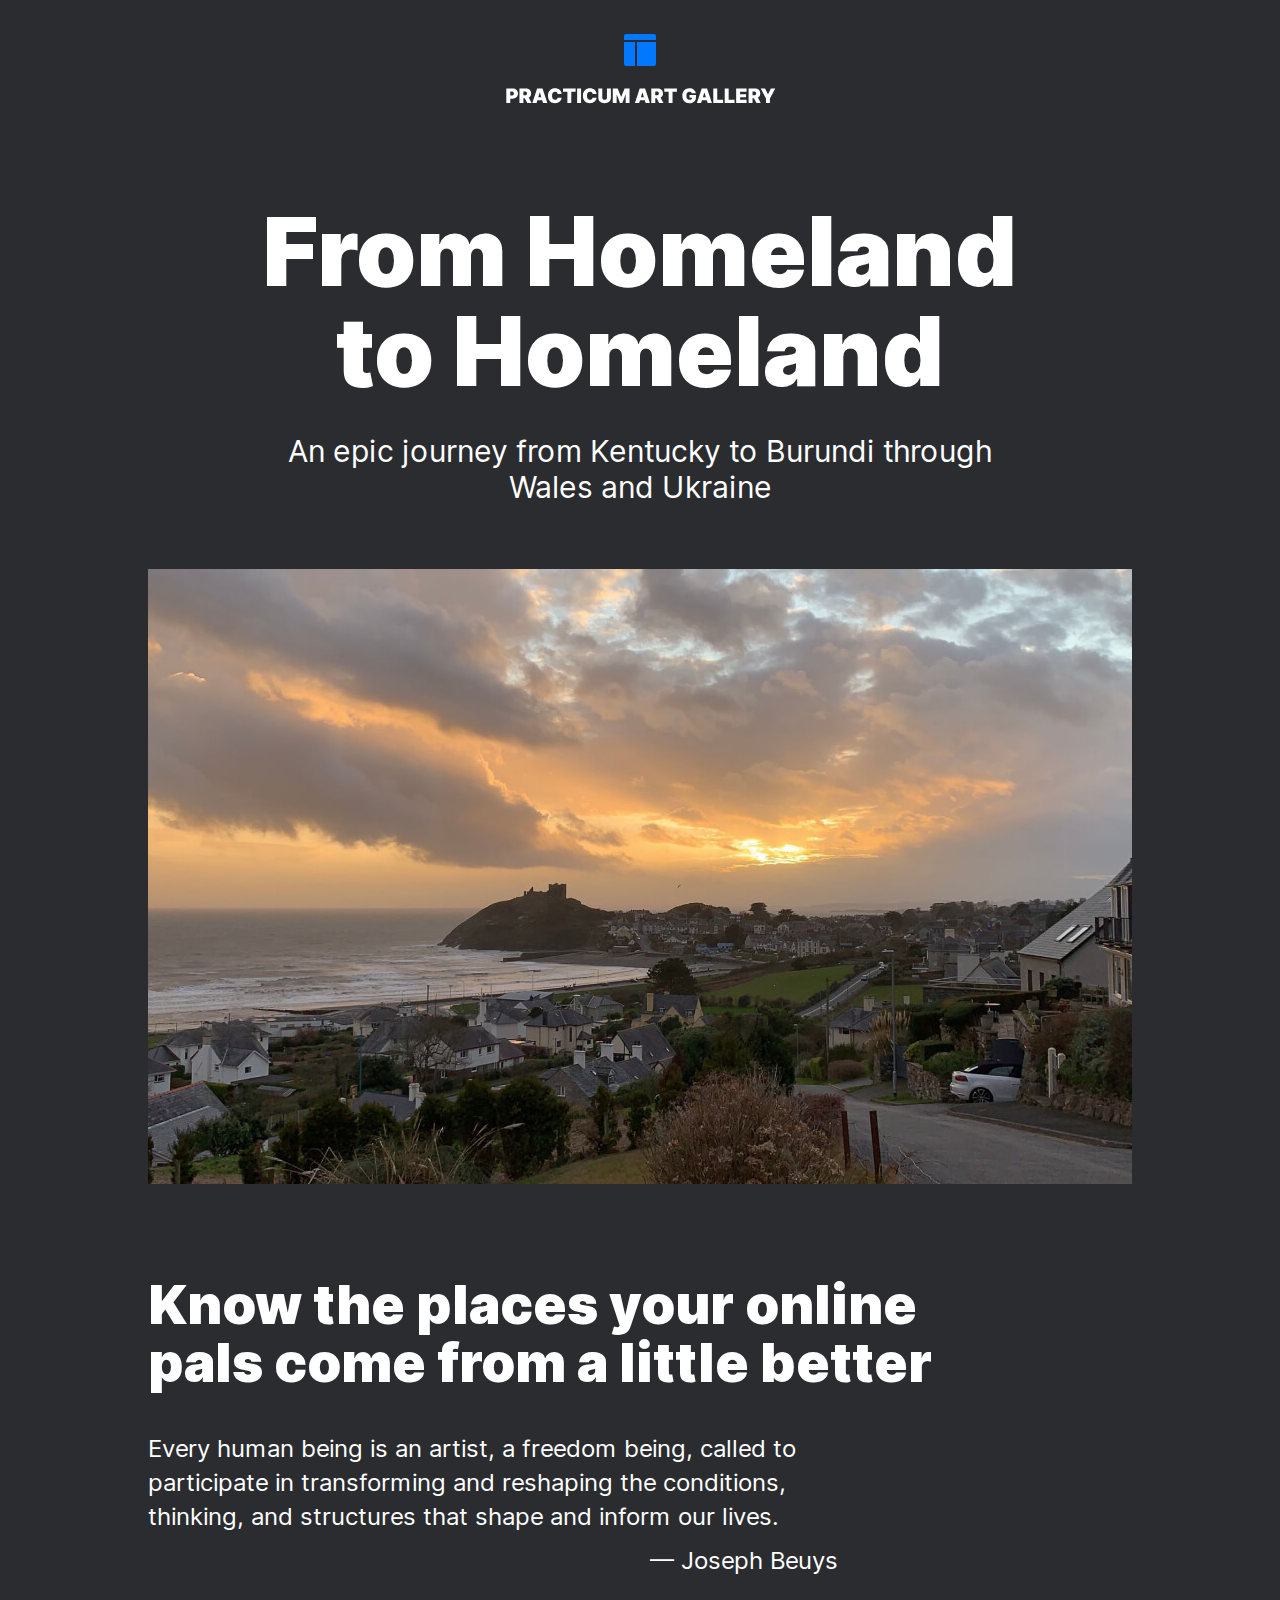
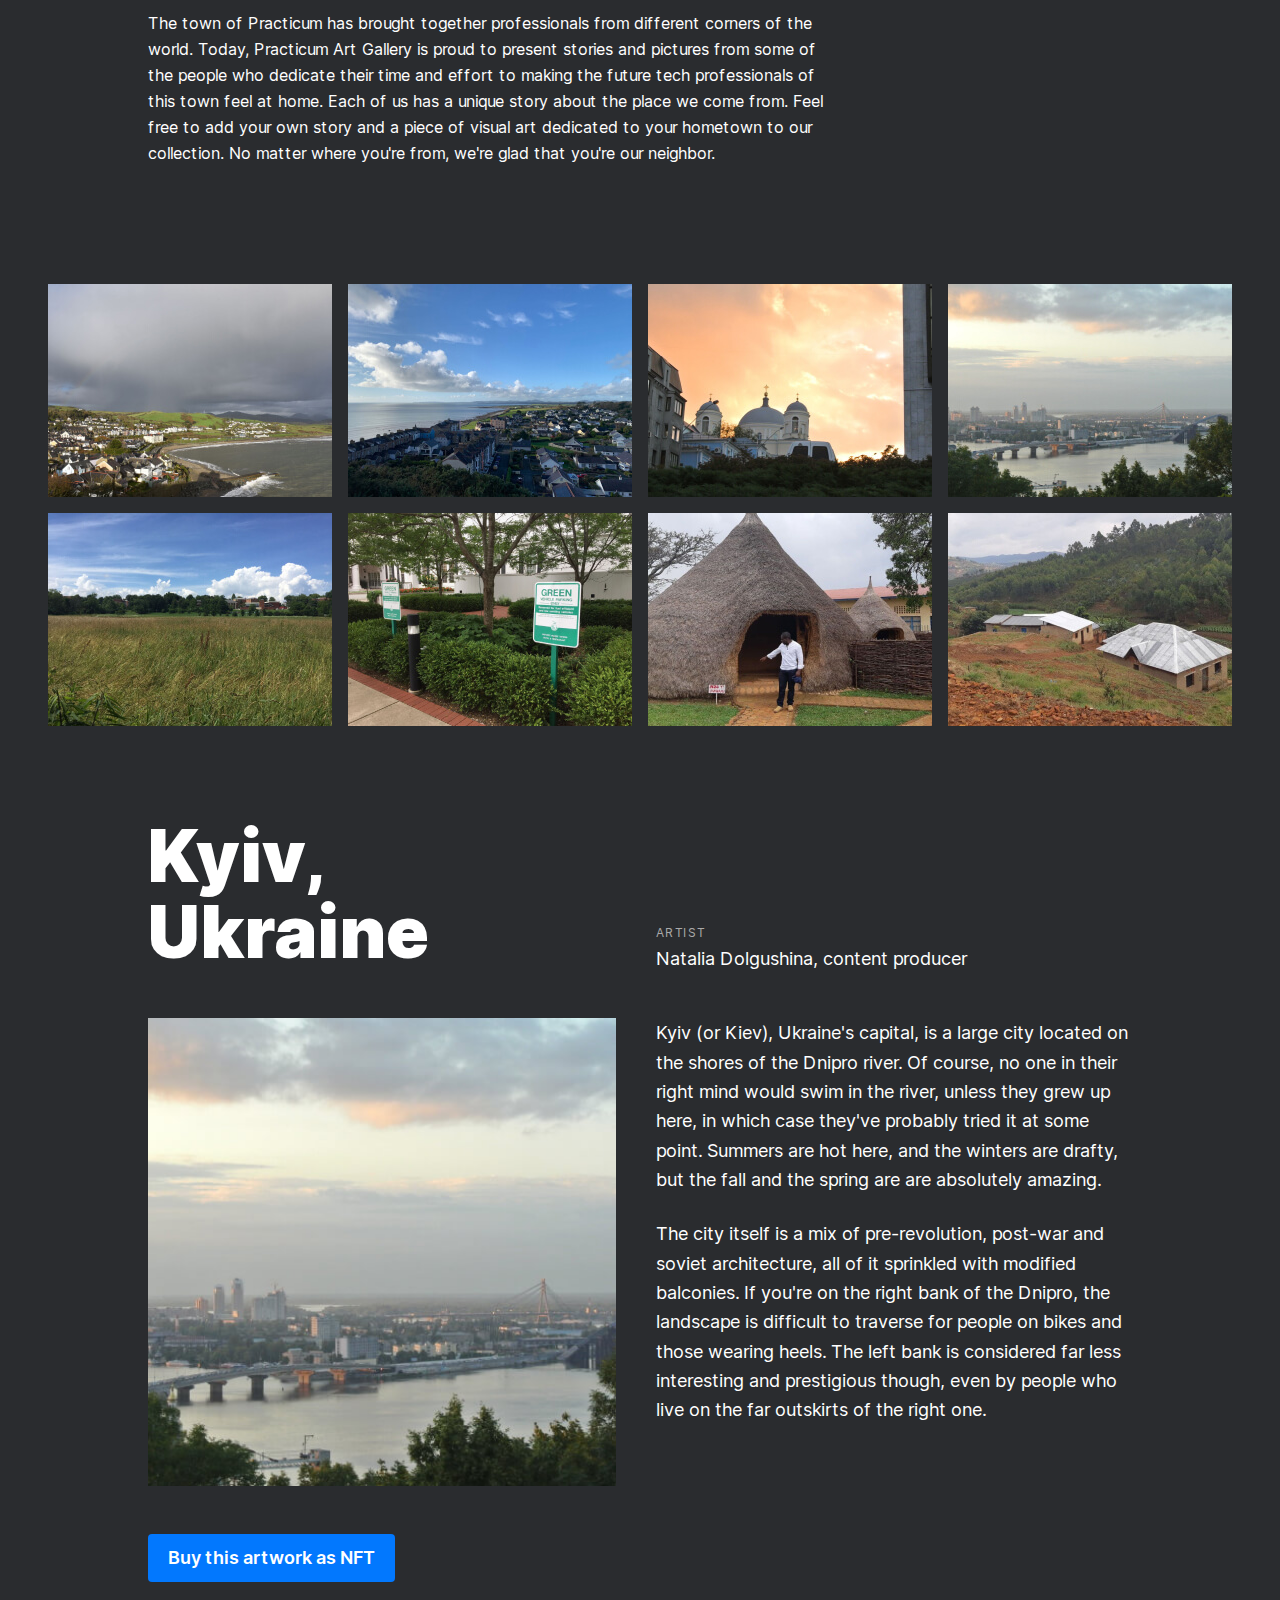
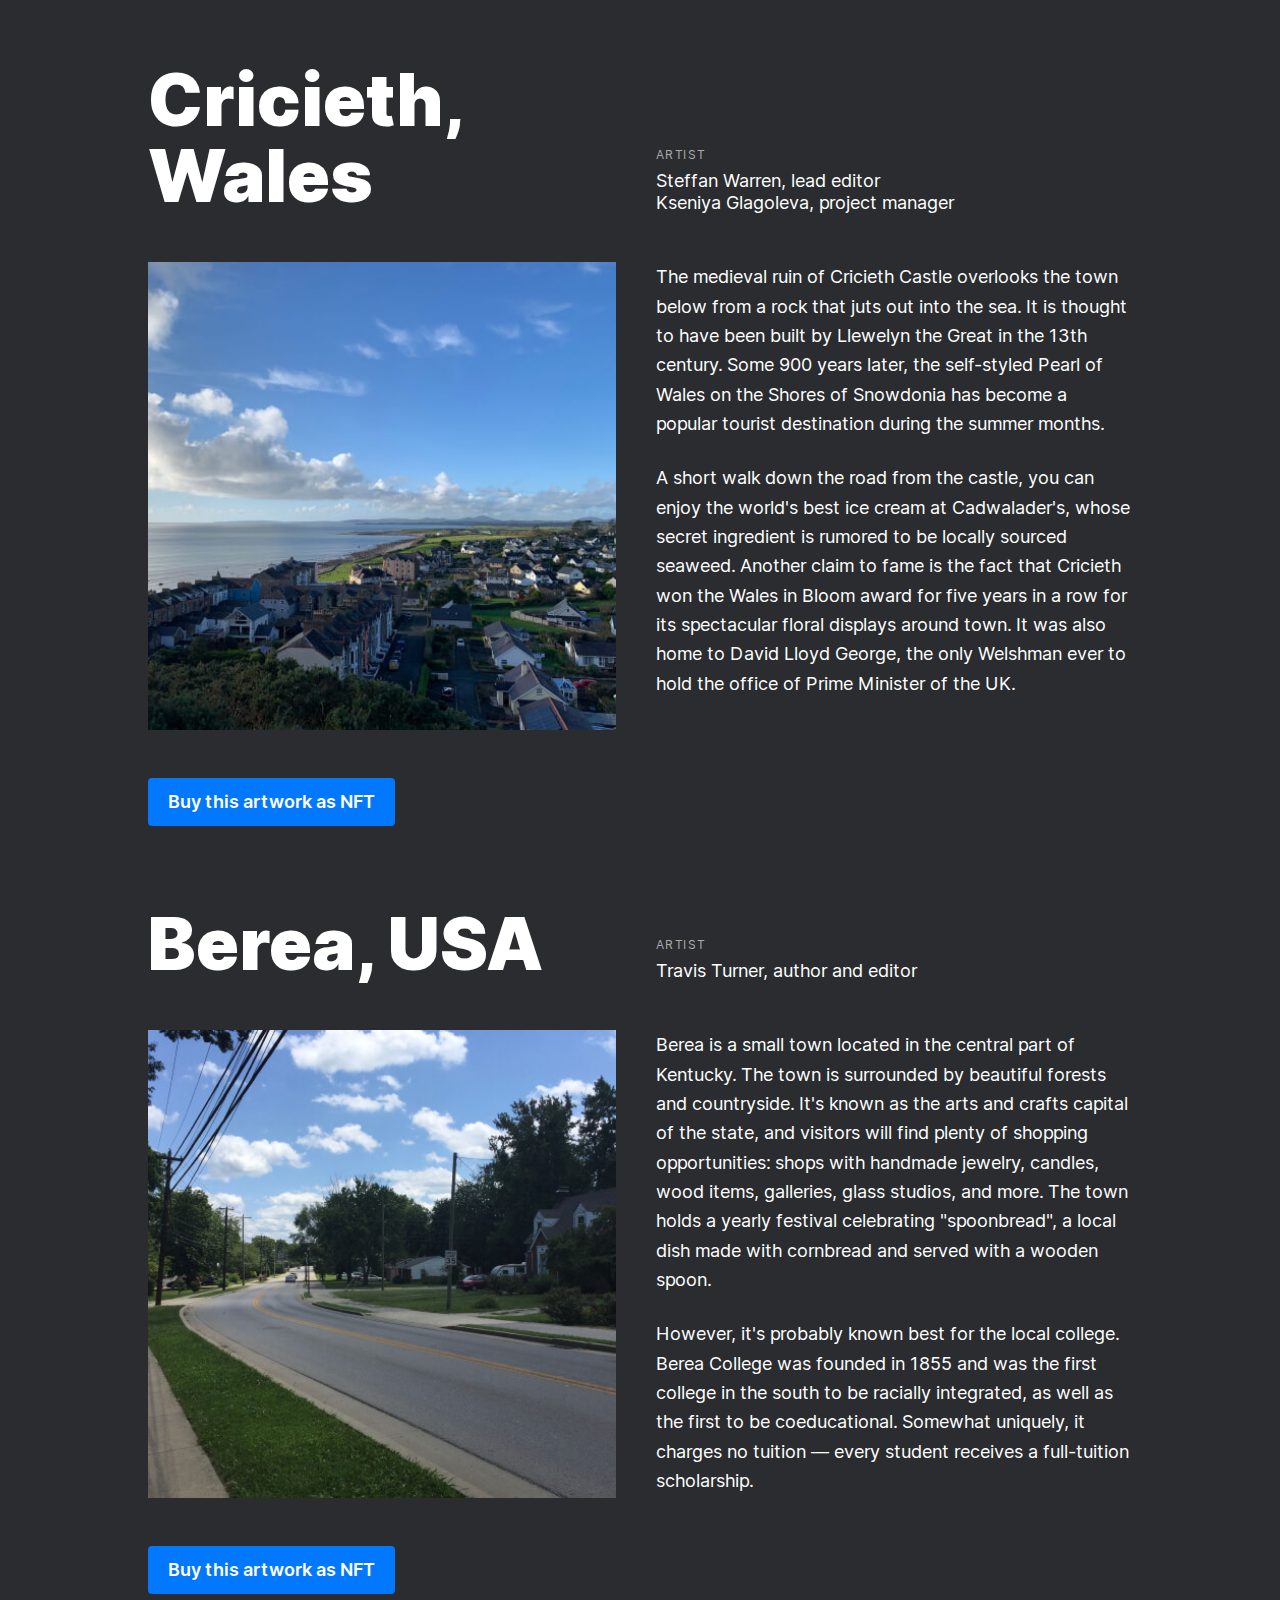
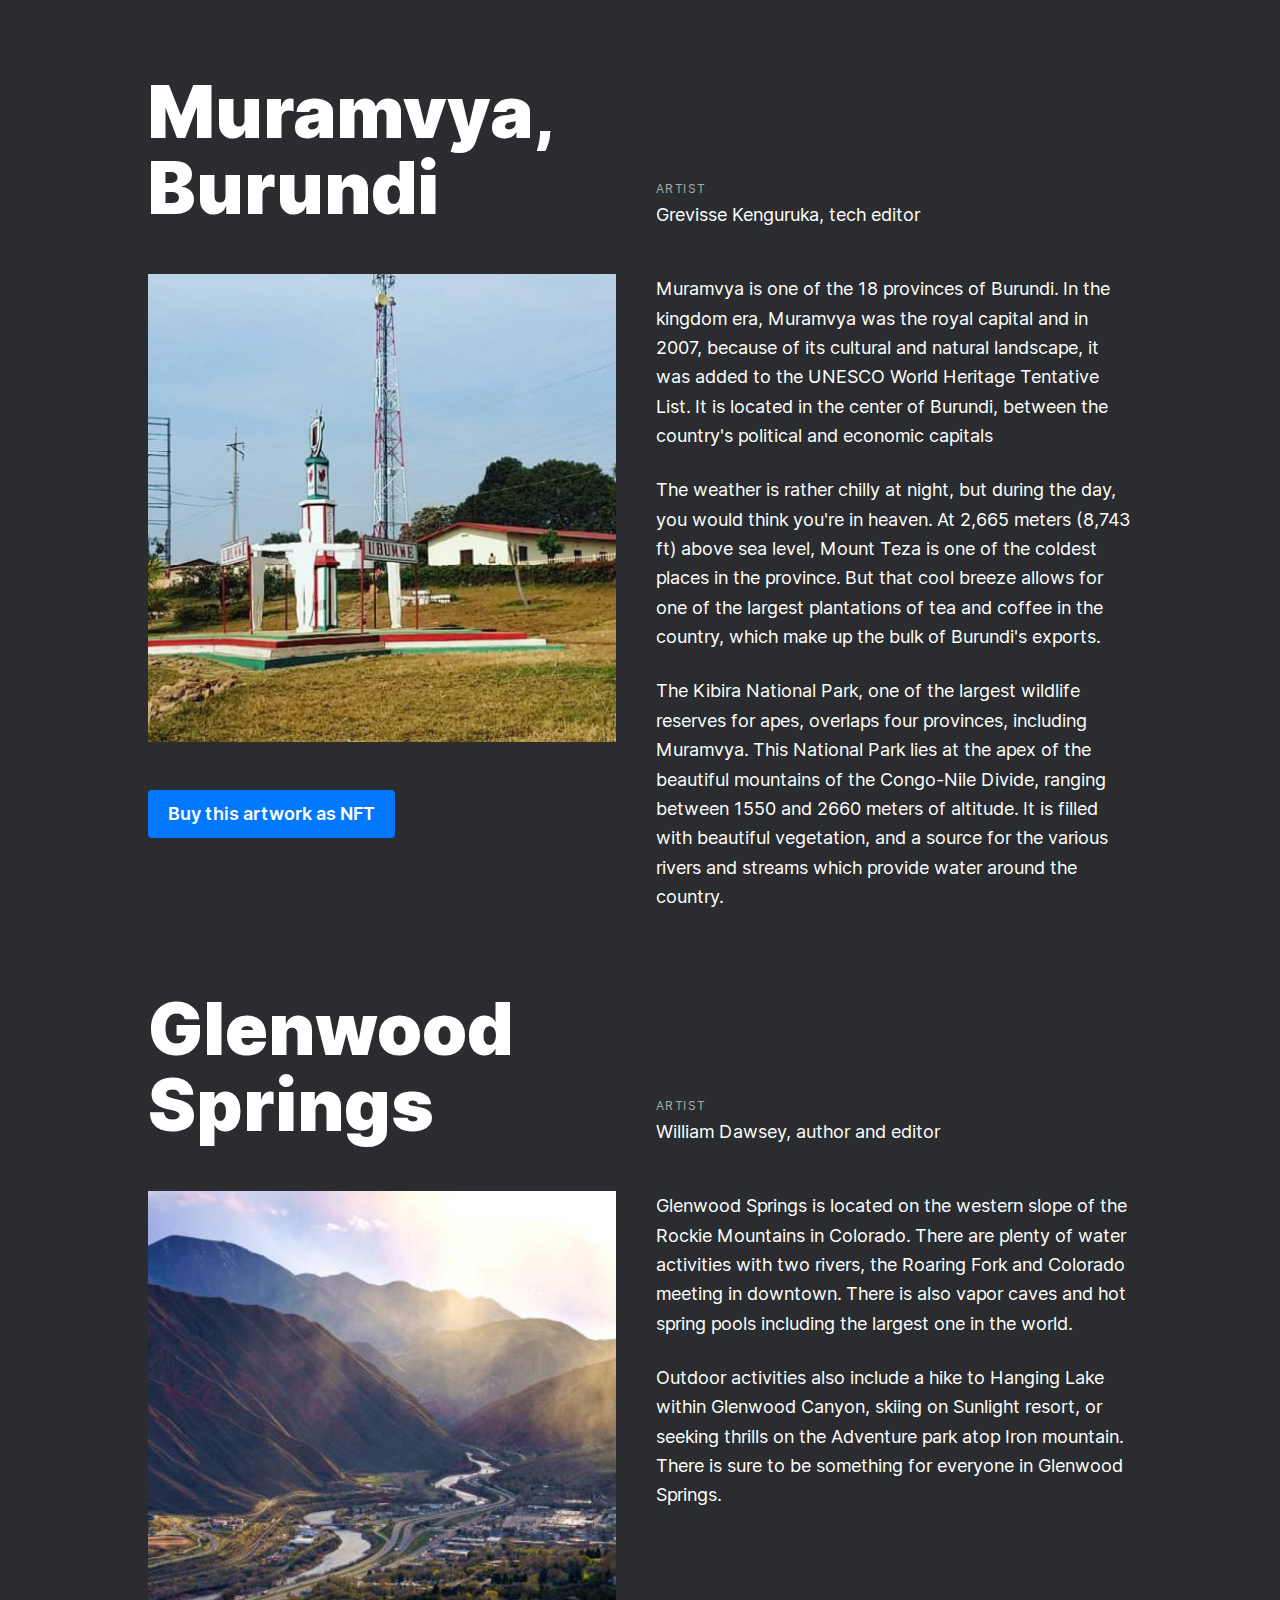
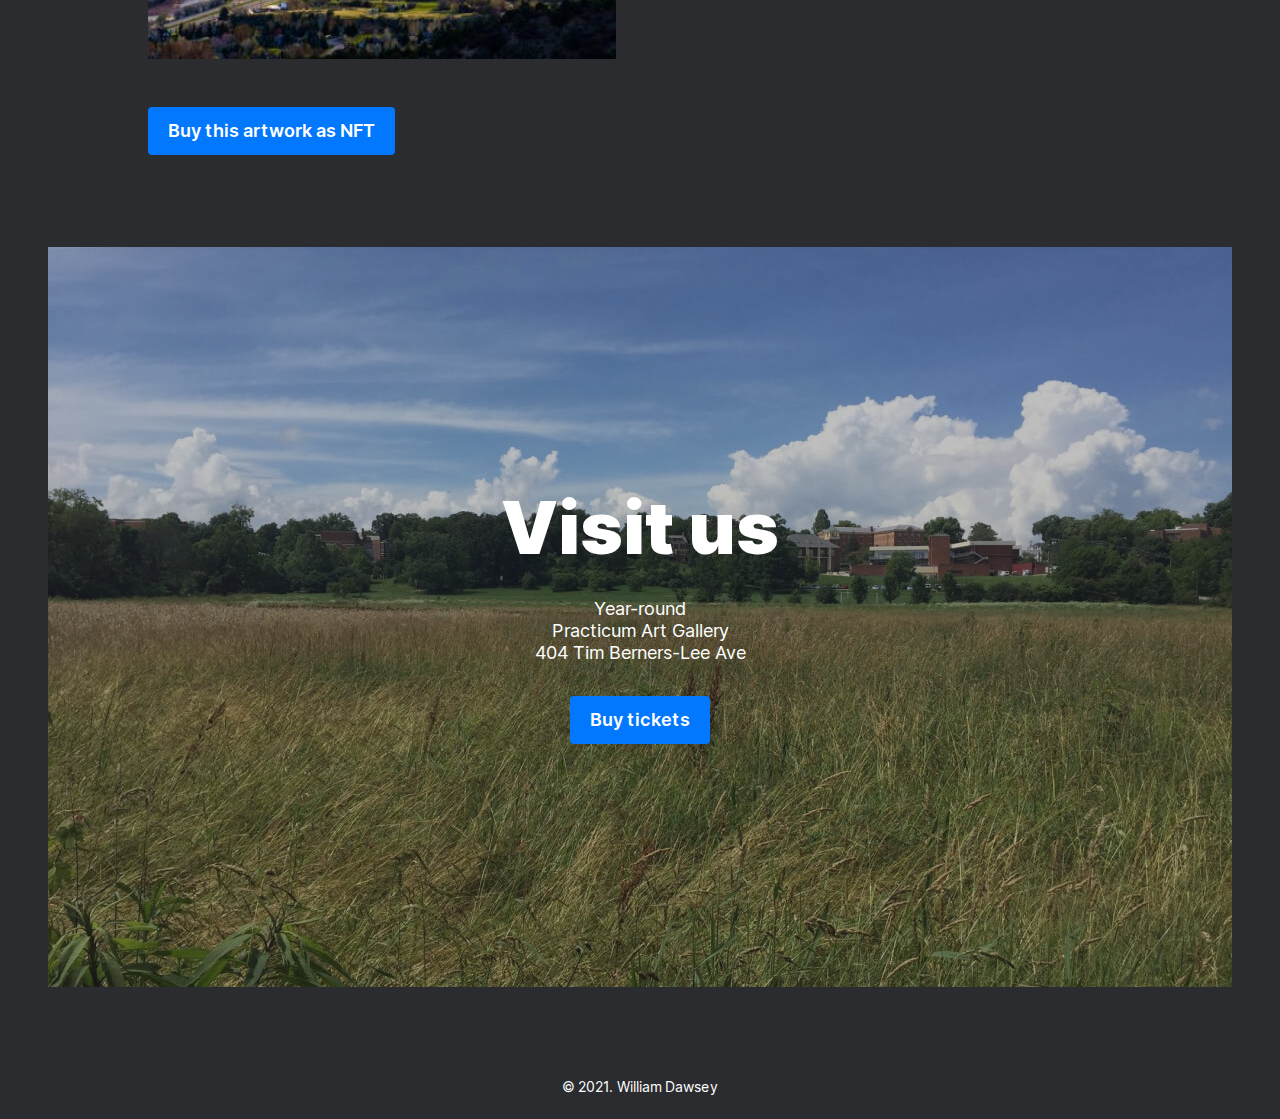
==== commit efe8420d: "Add files via upload" ====
--- a/index.html
+++ b/index.html
@@ -10,271 +10,278 @@
   <body class="page">
     <header class="lead">
       <img src="images/__logo.svg" alt="logo" class="lead__logo" />
-      <h1 class="lead__title">From Homeland to Homeland</h1>
-      <p class="lead__subtitle">
-        An epic journey from Kentucky to Burundi through Wales and Ukraine
-      </p>
-      <img
-        src="images/kalegin-michail-179870-unsplash.jpg"
-        alt="a town on the coast with a sunset in background"
-        class="lead__image"
-      />
     </header>
-    <section class="intro">
-      <h2 class="intro__title">
-        Know the places your online pals come from a little better
-      </h2>
-      <p class="intro__quote">
-        Every human being is an artist, a freedom being, called to participate
-        in transforming and reshaping the conditions, thinking, and structures
-        that shape and inform our lives.
-      </p>
-      <p class="intro__quote-author">— Joseph Beuys</p>
-      <p class="intro__text">
-        The town of Practicum has brought together professionals from different
-        corners of the world. Today, Practicum Art Gallery is proud to present
-        stories and pictures from some of the people who dedicate their time and
-        effort to making the future tech professionals of this town feel at
-        home. Each of us has a unique story about the place we come from. Feel
-        free to add your own story and a piece of visual art dedicated to your
-        hometown to our collection. No matter where you're from, we're glad that
-        you're our neighbor.
-      </p>
-    </section>
-    <section class="photo-grid">
-      <img
-        class="photo-grid__image"
-        src="images/__item-7.jpg"
-        alt="a town with a small waterfront beach and rainclouds in the sky"
-      />
-      <img
-        class="photo-grid__image"
-        src="images/__item-6.jpg"
-        alt="a hilltop view of a costal town with many houses"
-      />
-      <img
-        class="photo-grid__image"
-        src="images/__item-5.jpg"
-        alt="a church with three steples in view"
-      />
-      <img
-        class="photo-grid__image"
-        src="images/__item-4.jpg"
-        alt="a faraway view of a city on a bay with a large bridg"
-      />
-      <img
-        class="photo-grid__image"
-        src="images/__item.jpg"
-        alt="an open gield of grass with a distant farm on the treeline"
-      />
-      <img
-        class="photo-grid__image"
-        src="images/__item-1.jpg"
-        alt="a small inner city park with shrubs and trees lining a brick path and green sinage"
-      />
-      <img
-        class="photo-grid__image"
-        src="images/__item-2.jpg"
-        alt="a man points at a knee high sign outside a yurt"
-      />
-      <img
-        class="photo-grid__image"
-        src="images/__item-3.jpg"
-        alt="an above view looking down on two buildings on a hillside"
-      />
-    </section>
-    <section class="places">
-      <article class="place">
-        <h2 class="place__title">Kyiv, Ukraine</h2>
-        <div class="place__artist">
-          <p class="place__artist-label">Artist</p>
-          <p class="place__artist-name">Natalia Dolgushina, content producer</p>
-        </div>
-        <img
-          class="place__image"
-          src="images/__image.jpg"
+    <main>
+      <section class="lead">
+        <h1 class="lead__title">From Homeland to Homeland</h1>
+        <p class="lead__subtitle">
+          An epic journey from Kentucky to Burundi through Wales and Ukraine
+        </p>
+        <img
+          src="images/kalegin-michail-179870-unsplash.jpg"
+          alt="a town on the coast with a sunset in background"
+          class="lead__image"
+        />
+      </section>
+      <section class="intro">
+        <h2 class="intro__title">
+          Know the places your online pals come from a little better
+        </h2>
+        <p class="intro__quote">
+          Every human being is an artist, a freedom being, called to participate
+          in transforming and reshaping the conditions, thinking, and structures
+          that shape and inform our lives.
+        </p>
+        <p class="intro__quote-author">— Joseph Beuys</p>
+        <p class="intro__text">
+          The town of Practicum has brought together professionals from
+          different corners of the world. Today, Practicum Art Gallery is proud
+          to present stories and pictures from some of the people who dedicate
+          their time and effort to making the future tech professionals of this
+          town feel at home. Each of us has a unique story about the place we
+          come from. Feel free to add your own story and a piece of visual art
+          dedicated to your hometown to our collection. No matter where you're
+          from, we're glad that you're our neighbor.
+        </p>
+      </section>
+      <section class="photo-grid">
+        <img
+          class="photo-grid__image"
+          src="images/__item-7.jpg"
+          alt="a town with a small waterfront beach and rainclouds in the sky"
+        />
+        <img
+          class="photo-grid__image"
+          src="images/__item-6.jpg"
+          alt="a hilltop view of a costal town with many houses"
+        />
+        <img
+          class="photo-grid__image"
+          src="images/__item-5.jpg"
+          alt="a church with three steples in view"
+        />
+        <img
+          class="photo-grid__image"
+          src="images/__item-4.jpg"
           alt="a faraway view of a city on a bay with a large bridg"
         />
-        <div class="place__text">
-          <p class="place__paragraph">
-            Kyiv (or Kiev), Ukraine's capital, is a large city located on the
-            shores of the Dnipro river. Of course, no one in their right mind
-            would swim in the river, unless they grew up here, in which case
-            they've probably tried it at some point. Summers are hot here, and
-            the winters are drafty, but the fall and the spring are are
-            absolutely amazing.
-          </p>
-          <p class="place__paragraph">
-            The city itself is a mix of pre-revolution, post-war and soviet
-            architecture, all of it sprinkled with modified balconies. If you're
-            on the right bank of the Dnipro, the landscape is difficult to
-            traverse for people on bikes and those wearing heels. The left bank
-            is considered far less interesting and prestigious though, even by
-            people who live on the far outskirts of the right one.
-          </p>
-        </div>
+        <img
+          class="photo-grid__image"
+          src="images/__item.jpg"
+          alt="an open gield of grass with a distant farm on the treeline"
+        />
+        <img
+          class="photo-grid__image"
+          src="images/__item-1.jpg"
+          alt="a small inner city park with shrubs and trees lining a brick path and green sinage"
+        />
+        <img
+          class="photo-grid__image"
+          src="images/__item-2.jpg"
+          alt="a man points at a knee high sign outside a yurt"
+        />
+        <img
+          class="photo-grid__image"
+          src="images/__item-3.jpg"
+          alt="an above view looking down on two buildings on a hillside"
+        />
+      </section>
+      <section class="places">
+        <article class="place">
+          <h2 class="place__title">Kyiv, Ukraine</h2>
+          <div class="place__artist">
+            <p class="place__artist-label">Artist</p>
+            <p class="place__artist-name">
+              Natalia Dolgushina, content producer
+            </p>
+          </div>
+          <img
+            class="place__image"
+            src="images/__image.jpg"
+            alt="a faraway view of a city on a bay with a large bridg"
+          />
+          <div class="place__text">
+            <p class="place__paragraph">
+              Kyiv (or Kiev), Ukraine's capital, is a large city located on the
+              shores of the Dnipro river. Of course, no one in their right mind
+              would swim in the river, unless they grew up here, in which case
+              they've probably tried it at some point. Summers are hot here, and
+              the winters are drafty, but the fall and the spring are are
+              absolutely amazing.
+            </p>
+            <p class="place__paragraph">
+              The city itself is a mix of pre-revolution, post-war and soviet
+              architecture, all of it sprinkled with modified balconies. If
+              you're on the right bank of the Dnipro, the landscape is difficult
+              to traverse for people on bikes and those wearing heels. The left
+              bank is considered far less interesting and prestigious though,
+              even by people who live on the far outskirts of the right one.
+            </p>
+          </div>
+          <a
+            class="place__button button"
+            href="https://www.theverge.com/22310188/nft-explainer-what-is-blockchain-crypto-art-faq"
+            >Buy this artwork as NFT</a
+          >
+        </article>
+        <article class="place">
+          <h2 class="place__title">Cricieth, Wales</h2>
+          <div class="place__artist">
+            <p class="place__artist-label">Artist</p>
+            <p class="place__artist-name">Steffan Warren, lead editor</p>
+            <p class="place__artist-name">Kseniya Glagoleva, project manager</p>
+          </div>
+          <img
+            class="place__image"
+            src="images/__image-1.jpg"
+            alt="a hilltop view of a costal town with many houses"
+          />
+          <div class="place__text">
+            <p class="place__paragraph">
+              The medieval ruin of Cricieth Castle overlooks the town below from
+              a rock that juts out into the sea. It is thought to have been
+              built by Llewelyn the Great in the 13th century. Some 900 years
+              later, the self-styled Pearl of Wales on the Shores of Snowdonia
+              has become a popular tourist destination during the summer months.
+            </p>
+            <p class="place__paragraph">
+              A short walk down the road from the castle, you can enjoy the
+              world's best ice cream at Cadwalader's, whose secret ingredient is
+              rumored to be locally sourced seaweed. Another claim to fame is
+              the fact that Cricieth won the Wales in Bloom award for five years
+              in a row for its spectacular floral displays around town. It was
+              also home to David Lloyd George, the only Welshman ever to hold
+              the office of Prime Minister of the UK.
+            </p>
+          </div>
+          <a
+            class="place__button button"
+            href="https://www.theverge.com/22310188/nft-explainer-what-is-blockchain-crypto-art-faq"
+            >Buy this artwork as NFT</a
+          >
+        </article>
+        <article class="place">
+          <h2 class="place__title">Berea, USA</h2>
+          <div class="place__artist">
+            <p class="place__artist-label">Artist</p>
+            <p class="place__artist-name">Travis Turner, author and editor</p>
+          </div>
+          <img
+            class="place__image"
+            src="images/__image-2.jpg"
+            alt="a bend anlong a suburban road lined with phone poles and grassey front yardsa"
+          />
+          <div class="place__text">
+            <p class="place__paragraph">
+              Berea is a small town located in the central part of Kentucky. The
+              town is surrounded by beautiful forests and countryside. It's
+              known as the arts and crafts capital of the state, and visitors
+              will find plenty of shopping opportunities: shops with handmade
+              jewelry, candles, wood items, galleries, glass studios, and more.
+              The town holds a yearly festival celebrating "spoonbread", a local
+              dish made with cornbread and served with a wooden spoon.
+            </p>
+            <p class="place__paragraph">
+              However, it's probably known best for the local college. Berea
+              College was founded in 1855 and was the first college in the south
+              to be racially integrated, as well as the first to be
+              coeducational. Somewhat uniquely, it charges no tuition — every
+              student receives a full-tuition scholarship.
+            </p>
+          </div>
+          <a
+            class="place__button button"
+            href="https://www.theverge.com/22310188/nft-explainer-what-is-blockchain-crypto-art-faq"
+            >Buy this artwork as NFT</a
+          >
+        </article>
+        <article class="place">
+          <h2 class="place__title">Muramvya, Burundi</h2>
+          <div class="place__artist">
+            <p class="place__artist-label">Artist</p>
+            <p class="place__artist-name">Grevisse Kenguruka, tech editor</p>
+          </div>
+          <img
+            class="place__image"
+            src="images/__image-3.jpg"
+            alt="a statue of a person with outstretched arms at a landmark with a telephone tower in background"
+          />
+          <div class="place__text">
+            <p class="place__paragraph">
+              Muramvya is one of the 18 provinces of Burundi. In the kingdom
+              era, Muramvya was the royal capital and in 2007, because of its
+              cultural and natural landscape, it was added to the UNESCO World
+              Heritage Tentative List. It is located in the center of Burundi,
+              between the country's political and economic capitals
+            </p>
+            <p class="place__paragraph">
+              The weather is rather chilly at night, but during the day, you
+              would think you're in heaven. At 2,665 meters (8,743 ft) above sea
+              level, Mount Teza is one of the coldest places in the province.
+              But that cool breeze allows for one of the largest plantations of
+              tea and coffee in the country, which make up the bulk of Burundi's
+              exports.
+            </p>
+            <p class="place__paragraph">
+              The Kibira National Park, one of the largest wildlife reserves for
+              apes, overlaps four provinces, including Muramvya. This National
+              Park lies at the apex of the beautiful mountains of the Congo-Nile
+              Divide, ranging between 1550 and 2660 meters of altitude. It is
+              filled with beautiful vegetation, and a source for the various
+              rivers and streams which provide water around the country.
+            </p>
+          </div>
+          <a
+            class="place__button button"
+            href="https://www.theverge.com/22310188/nft-explainer-what-is-blockchain-crypto-art-faq"
+            >Buy this artwork as NFT</a
+          >
+        </article>
+        <article class="place">
+          <h2 class="place__title">Glenwood Springs</h2>
+          <div class="place__artist">
+            <p class="place__artist-label">Artist</p>
+            <p class="place__artist-name">William Dawsey, author and editor</p>
+          </div>
+          <img
+            class="place__image"
+            src="images/glenwood.jpg"
+            alt="a city tucked in a valley between mountains with a winding river flowing down the middle"
+          />
+          <div class="place__text">
+            <p class="place__paragraph">
+              Glenwood Springs is located on the western slope of the Rockie
+              Mountains in Colorado. There are plenty of water activities with
+              two rivers, the Roaring Fork and Colorado meeting in downtown.
+              There is also vapor caves and hot spring pools including the
+              largest one in the world.
+            </p>
+            <p class="place__paragraph">
+              Outdoor activities also include a hike to Hanging Lake within
+              Glenwood Canyon, skiing on Sunlight resort, or seeking thrills on
+              the Adventure park atop Iron mountain. There is sure to be
+              something for everyone in Glenwood Springs.
+            </p>
+          </div>
+          <a
+            class="place__button button"
+            href="https://www.theverge.com/22310188/nft-explainer-what-is-blockchain-crypto-art-faq"
+            >Buy this artwork as NFT</a
+          >
+        </article>
+      </section>
+      <section class="cover">
+        <h2 class="cover__title">Visit us</h2>
+        <p class="cover__subtitle">Year-round</p>
+        <p class="cover__subtitle">Practicum Art Gallery</p>
+        <p class="cover__subtitle">404 Tim Berners-Lee Ave</p>
         <a
-          class="place__button button"
+          class="button cover__button"
           href="https://www.theverge.com/22310188/nft-explainer-what-is-blockchain-crypto-art-faq"
-          >Buy this artwork as NFT</a
+          >Buy tickets</a
         >
-      </article>
-      <article class="place">
-        <h2 class="place__title">Cricieth, Wales</h2>
-        <div class="place__artist">
-          <p class="place__artist-label">Artist</p>
-          <p class="place__artist-name">Steffan Warren, lead editor</p>
-          <p class="place__artist-name">Kseniya Glagoleva, project manager</p>
-        </div>
-        <img
-          class="place__image"
-          src="images/__image-1.jpg"
-          alt="a hilltop view of a costal town with many houses"
-        />
-        <div class="place__text">
-          <p class="place__paragraph">
-            The medieval ruin of Cricieth Castle overlooks the town below from a
-            rock that juts out into the sea. It is thought to have been built by
-            Llewelyn the Great in the 13th century. Some 900 years later, the
-            self-styled Pearl of Wales on the Shores of Snowdonia has become a
-            popular tourist destination during the summer months.
-          </p>
-          <p class="place__paragraph">
-            A short walk down the road from the castle, you can enjoy the
-            world's best ice cream at Cadwalader's, whose secret ingredient is
-            rumored to be locally sourced seaweed. Another claim to fame is the
-            fact that Cricieth won the Wales in Bloom award for five years in a
-            row for its spectacular floral displays around town. It was also
-            home to David Lloyd George, the only Welshman ever to hold the
-            office of Prime Minister of the UK.
-          </p>
-        </div>
-        <a
-          class="place__button button"
-          href="https://www.theverge.com/22310188/nft-explainer-what-is-blockchain-crypto-art-faq"
-          >Buy this artwork as NFT</a
-        >
-      </article>
-      <article class="place">
-        <h2 class="place__title">Berea, USA</h2>
-        <div class="place__artist">
-          <p class="place__artist-label">Artist</p>
-          <p class="place__artist-name">Travis Turner, author and editor</p>
-        </div>
-        <img
-          class="place__image"
-          src="images/__image-2.jpg"
-          alt="a bend anlong a suburban road lined with phone poles and grassey front yardsa"
-        />
-        <div class="place__text">
-          <p class="place__paragraph">
-            Berea is a small town located in the central part of Kentucky. The
-            town is surrounded by beautiful forests and countryside. It's known
-            as the arts and crafts capital of the state, and visitors will find
-            plenty of shopping opportunities: shops with handmade jewelry,
-            candles, wood items, galleries, glass studios, and more. The town
-            holds a yearly festival celebrating "spoonbread", a local dish made
-            with cornbread and served with a wooden spoon.
-          </p>
-          <p class="place__paragraph">
-            However, it's probably known best for the local college. Berea
-            College was founded in 1855 and was the first college in the south
-            to be racially integrated, as well as the first to be coeducational.
-            Somewhat uniquely, it charges no tuition — every student receives a
-            full-tuition scholarship.
-          </p>
-        </div>
-        <a
-          class="place__button button"
-          href="https://www.theverge.com/22310188/nft-explainer-what-is-blockchain-crypto-art-faq"
-          >Buy this artwork as NFT</a
-        >
-      </article>
-      <article class="place">
-        <h2 class="place__title">Muramvya, Burundi</h2>
-        <div class="place__artist">
-          <p class="place__artist-label">Artist</p>
-          <p class="place__artist-name">Grevisse Kenguruka, tech editor</p>
-        </div>
-        <img
-          class="place__image"
-          src="images/__image-3.jpg"
-          alt="a statue of a person with outstretched arms at a landmark with a telephone tower in background"
-        />
-        <div class="place__text">
-          <p class="place__paragraph">
-            Muramvya is one of the 18 provinces of Burundi. In the kingdom era,
-            Muramvya was the royal capital and in 2007, because of its cultural
-            and natural landscape, it was added to the UNESCO World Heritage
-            Tentative List. It is located in the center of Burundi, between the
-            country's political and economic capitals
-          </p>
-          <p class="place__paragraph">
-            The weather is rather chilly at night, but during the day, you would
-            think you're in heaven. At 2,665 meters (8,743 ft) above sea level,
-            Mount Teza is one of the coldest places in the province. But that
-            cool breeze allows for one of the largest plantations of tea and
-            coffee in the country, which make up the bulk of Burundi's exports.
-          </p>
-          <p class="place__paragraph">
-            The Kibira National Park, one of the largest wildlife reserves for
-            apes, overlaps four provinces, including Muramvya. This National
-            Park lies at the apex of the beautiful mountains of the Congo-Nile
-            Divide, ranging between 1550 and 2660 meters of altitude. It is
-            filled with beautiful vegetation, and a source for the various
-            rivers and streams which provide water around the country.
-          </p>
-        </div>
-        <a
-          class="place__button button"
-          href="https://www.theverge.com/22310188/nft-explainer-what-is-blockchain-crypto-art-faq"
-          >Buy this artwork as NFT</a
-        >
-      </article>
-      <article class="place">
-        <h2 class="place__title">Glenwood Springs</h2>
-        <div class="place__artist">
-          <p class="place__artist-label">Artist</p>
-          <p class="place__artist-name">William Dawsey, author and editor</p>
-        </div>
-        <img
-          class="place__image"
-          src="images/glenwood.jpg"
-          alt="a city tucked in a valley between mountains with a winding river flowing down the middle"
-        />
-        <div class="place__text">
-          <p class="place__paragraph">
-            Glenwood Springs is located on the western slope of the Rockie
-            Mountains in Colorado. There are plenty of water activities with two
-            rivers, the Roaring Fork and Colorado meeting in downtown. There is
-            also vapor caves and hot spring pools including the largest one in
-            the world.
-          </p>
-          <p class="place__paragraph">
-            Outdoor activities also include a hike to Hanging Lake within
-            Glenwood Canyon, skiing on Sunlight resort, or seeking thrills on
-            the Adventure park atop Iron mountain. There is sure to be something
-            for everyone in Glenwood Springs.
-          </p>
-        </div>
-        <a
-          class="place__button button"
-          href="https://www.theverge.com/22310188/nft-explainer-what-is-blockchain-crypto-art-faq"
-          >Buy this artwork as NFT</a
-        >
-      </article>
-    </section>
-    <section class="cover">
-      <h2 class="cover__title">Visit us</h2>
-      <p class="cover__subtitle">Year-round</p>
-      <p class="cover__subtitle">Practicum Art Gallery</p>
-      <p class="cover__subtitle">404 Tim Berners-Lee Ave</p>
-      <a
-        class="button"
-        href="https://www.theverge.com/22310188/nft-explainer-what-is-blockchain-crypto-art-faq"
-        >Buy tickets</a
-      >
-    </section>
+      </section>
+    </main>
     <footer class="footer">
       <p class="footer__copyright">© 2021. William Dawsey</p>
     </footer>
--- a/pages/index.css
+++ b/pages/index.css
@@ -1,10 +1,11 @@
 @import url(../vendors/normalize.css);
 @import url(../vendors/fonts/inter.css);
 @import url(../blocks/page/page.css);
+@import url(../blocks/header/header.css);
+@import url(../blocks/header/__logo/header__logo.css);
 @import url(../blocks/lead/lead.css);
 @import url(../blocks/lead/__image/lead__image.css);
 @import url(../blocks/lead/__image/_background/lead__image_bacground.css);
-@import url(../blocks/lead/__logo/lead__logo.css);
 @import url(../blocks/lead/__subtitle/lead__subtitle.css);
 @import url(../blocks/lead/__title/lead__title.css);
 @import url(../blocks/intro/intro.css);
@@ -24,11 +25,10 @@
 @import url(../blocks/place/__paragraph/place__paragraph.css);
 @import url(../blocks/place/__text/place__text.css);
 @import url(../blocks/place/__title/place__title.css);
-@import url(../blocks/section/section.css);
-@import url(../blocks/section/_narrow/section_narrow.css);
+@import url(../blocks/button/button.css);
 @import url(../blocks/cover/cover.css);
 @import url(../blocks/cover/__title/cover__title.css);
 @import url(../blocks/cover/__subtitle/cover__subtitle.css);
-@import url(../blocks/button/button.css);
+@import url(../blocks/cover/__button/cover__button.css);
 @import url(../blocks/footer/footer.css);
 @import url(../blocks/footer/__copyright/footer__copyright.css);
